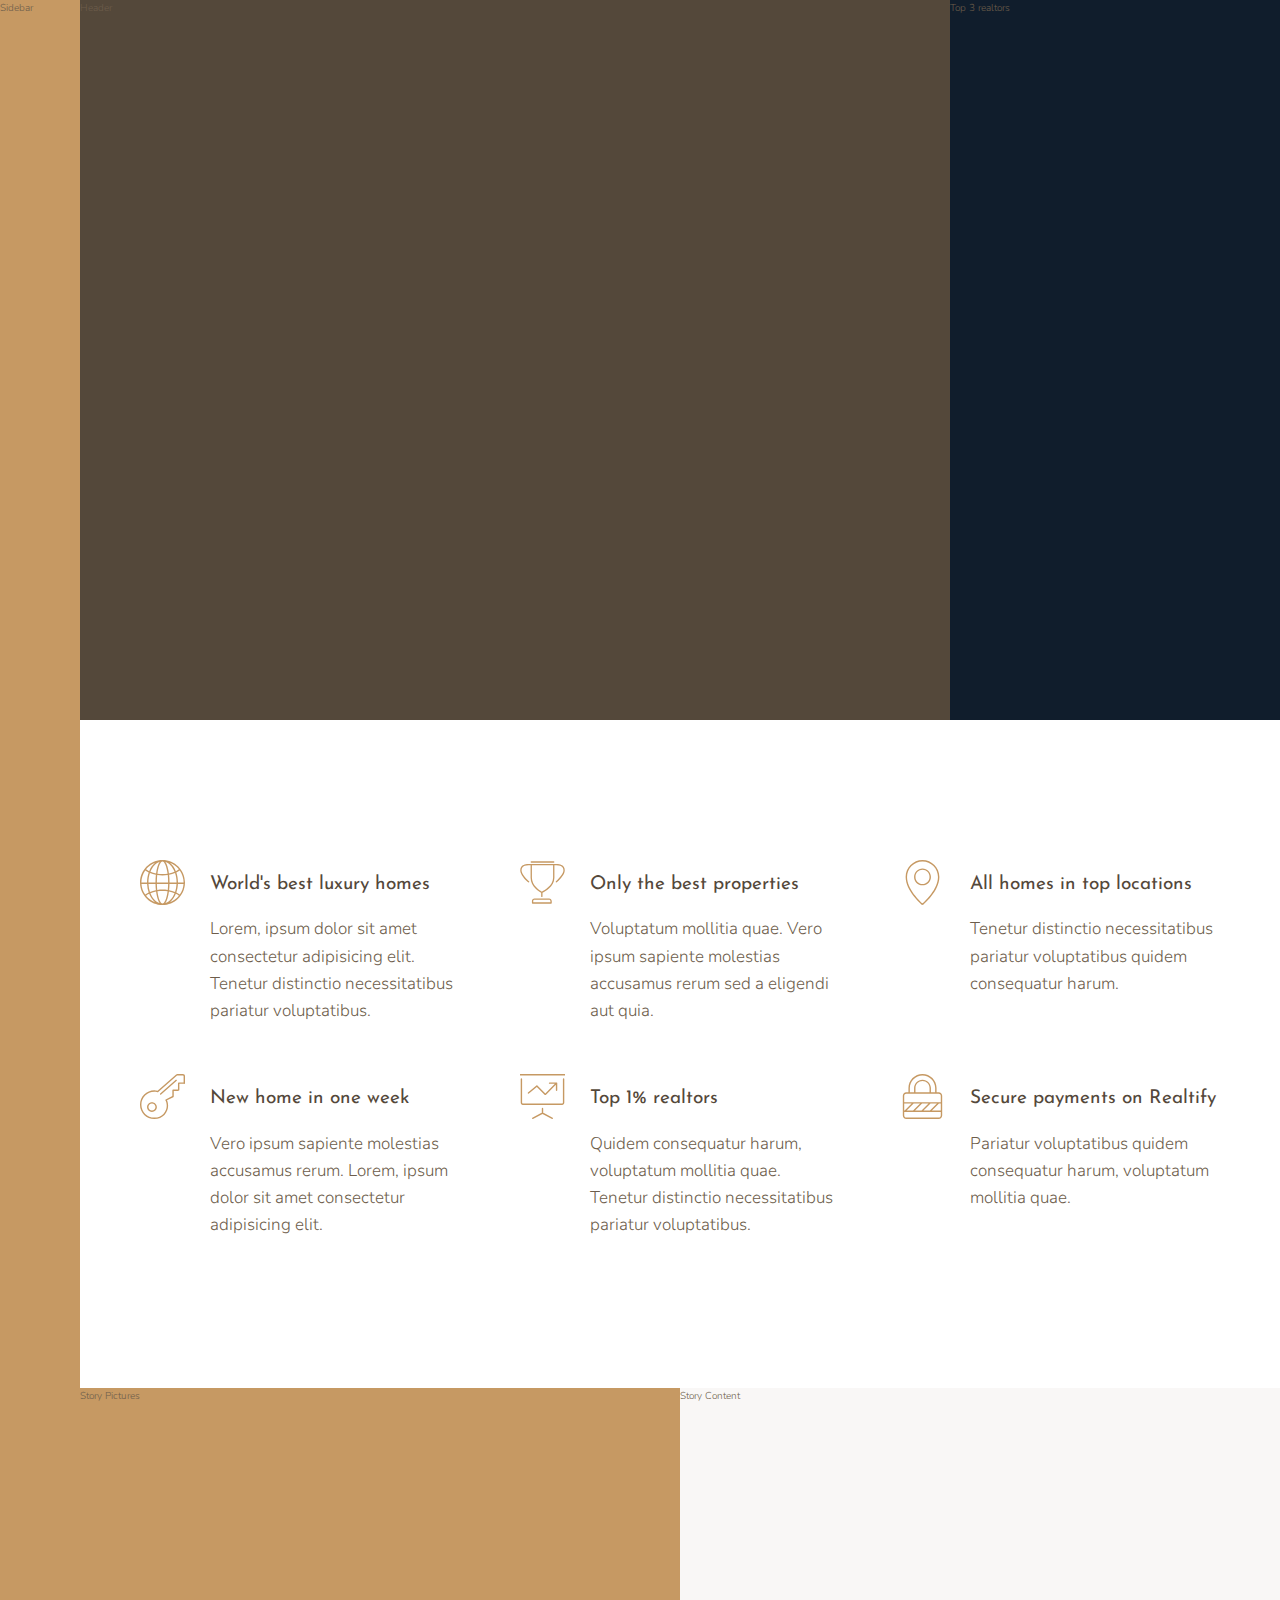
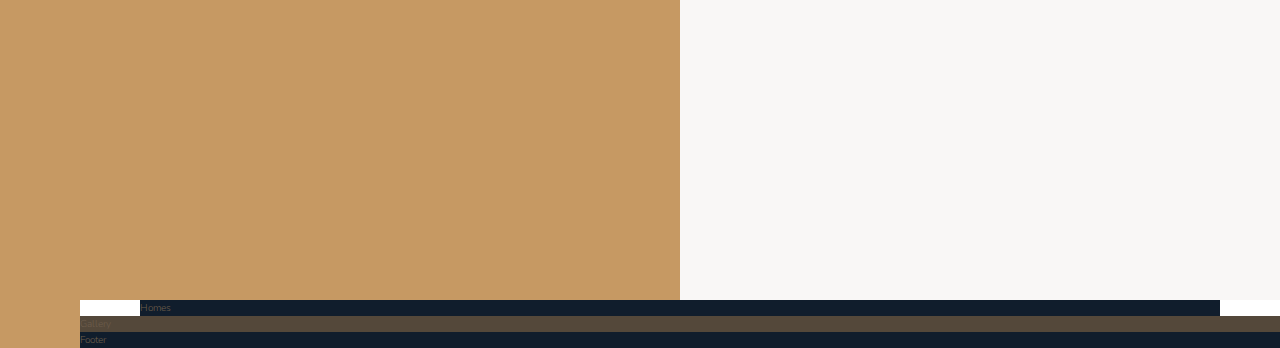
==== Realty Agency - Grid UI/index.html @ f132792c "set basic variables and html structure" ====
<!DOCTYPE html>
<html lang="en">
    <head>
        <meta charset="UTF-8">
        <meta name="viewport" content="width=device-width, initial-scale=1.0">
        <meta http-equiv="X-UA-Compatible" content="ie=edge">
        
        <link href="https://fonts.googleapis.com/css?family=Josefin+Sans:300,400,400i|Nunito:300,300i" rel="stylesheet">
        <link rel="stylesheet" href="css/main.css">
        <link rel="shortcut icon" type="image/png" href="img/favicon.png">
        
        <title>nexter &mdash; your home, your freedom</title>
    </head>
    <body class="container">
        <div class="sidebar">
            Sidebar
        </div>

        <header class="header">
            Header
        </header>

        <div class="realtors">
            Top 3 realtors
        </div>

        <section class="features">
            <div class="feature">
                <svg class="feature__icon"><use xlink:href="img/sprite.svg#icon-global"></use></svg>
                <h4 class="heading-4 heading-4--dark">World's best luxury homes</h4>
                <p class="feature__text">Lorem, ipsum dolor sit amet consectetur adipisicing elit. Tenetur distinctio necessitatibus pariatur voluptatibus.</p>
            </div>

            <div class="feature">
                <svg class="feature__icon"><use xlink:href="img/sprite.svg#icon-trophy"></use></svg>
                <h4 class="heading-4 heading-4--dark">Only the best properties</h4>
                <p class="feature__text">Voluptatum mollitia quae. Vero ipsum sapiente molestias accusamus rerum sed a eligendi aut quia.</p>
            </div>

            <div class="feature">
                <svg class="feature__icon"><use xlink:href="img/sprite.svg#icon-map-pin"></use></svg>
                <h4 class="heading-4 heading-4--dark">All homes in top locations</h4>
                <p class="feature__text">Tenetur distinctio necessitatibus pariatur voluptatibus quidem consequatur harum.</p>
            </div>

            <div class="feature">
                <svg class="feature__icon"><use xlink:href="img/sprite.svg#icon-key"></use></svg>
                <h4 class="heading-4 heading-4--dark">New home in one week</h4>
                <p class="feature__text">Vero ipsum sapiente molestias accusamus rerum. Lorem, ipsum dolor sit amet consectetur adipisicing elit.</p>
            </div>

            <div class="feature">
                <svg class="feature__icon"><use xlink:href="img/sprite.svg#icon-presentation"></use></svg>
                <h4 class="heading-4 heading-4--dark">Top 1% realtors</h4>
                <p class="feature__text">Quidem consequatur harum, voluptatum mollitia quae. Tenetur distinctio necessitatibus pariatur voluptatibus.</p>
            </div>

            <div class="feature">
                <svg class="feature__icon"><use xlink:href="img/sprite.svg#icon-lock"></use></svg>
                <h4 class="heading-4 heading-4--dark">Secure payments on Realtify</h4>
                <p class="feature__text">Pariatur voluptatibus quidem consequatur harum, voluptatum mollitia quae.</p>
            </div>
            
        </section>

        <div class="story__pictures">
            Story Pictures
        </div>

        <div class="story__content">
            Story Content
        </div>

        <section class="homes">
            Homes
        </section>

        <section class="gallery">
            Gallery
        </section>

        <footer class="footer">
            Footer
        </footer>
    </body>
</html>
---- Realty Agency - Grid UI/css/main.css ----
*,
*::before,
*::after {
  margin: 0;
  padding: 0;
  box-sizing: inherit;
}

html {
  box-sizing: border-box;
  font-size: 62.5%;
}

body {
  font-family: "Nunito", sans-serif;
  color: #6D5D4B;
  font-weight: 300;
  line-height: 1.6;
}

.container {
  display: grid;
  grid-template-rows: 80vh min-content 40vw repeat(3, min-content);
  grid-template-columns: [sidebar-start] 8rem [sidebar-end full-start] minmax(6rem, 1fr) [center-start] repeat(8, [col-start] minmax(min-content, 14rem) [col-end]) [center-end] minmax(6rem, 1fr) [full-end];
}

.heading-1, .heading-2, .heading-3, .heading-4 {
  font-family: "Josefin Sans", sans-serif;
  font-weight: 400;
}

.heading-4 {
  font-size: 1.9rem;
}

.heading-4--light {
  color: #f9f7f6;
}

.heading-4--dark {
  color: #54483A;
}

.sidebar {
  background-color: #c69963;
  grid-column: sidebar-start / sidebar-end;
  grid-row: 1 / -1;
}

.header {
  background-color: #54483A;
  grid-column: full-start / col-end 6;
}

.realtors {
  background-color: #101d2c;
  grid-column: col-start 7 / full-end;
}

.features {
  grid-column: center-start / center-end;
  margin: 15rem 0;
  display: grid;
  grid-template-columns: repeat(auto-fit, minmax(25rem, 1fr));
  gap: 6rem;
  align-items: start;
}

.feature {
  display: grid;
  grid-template-columns: min-content 1fr;
  row-gap: 1.5rem;
  column-gap: 2.5rem;
}

.feature__icon {
  fill: #c69963;
  height: 4.5rem;
  width: 4.5rem;
  grid-row: 1 / span 2;
  transform: translateY(-1rem);
}

.feature__text {
  font-size: 1.7rem;
}

.story__pictures {
  background-color: #c69963;
  grid-column: full-start / col-end 4;
}

.story__content {
  background-color: #f9f7f6;
  grid-column: col-start 5 / full-end;
}

.homes {
  background-color: #101d2c;
  grid-column: center-start / center-end;
}

.gallery {
  background-color: #54483A;
  grid-column: full-start / full-end;
}

.footer {
  background-color: #101d2c;
  grid-column: full-start / full-end;
}
/*# sourceMappingURL=main.css.map */
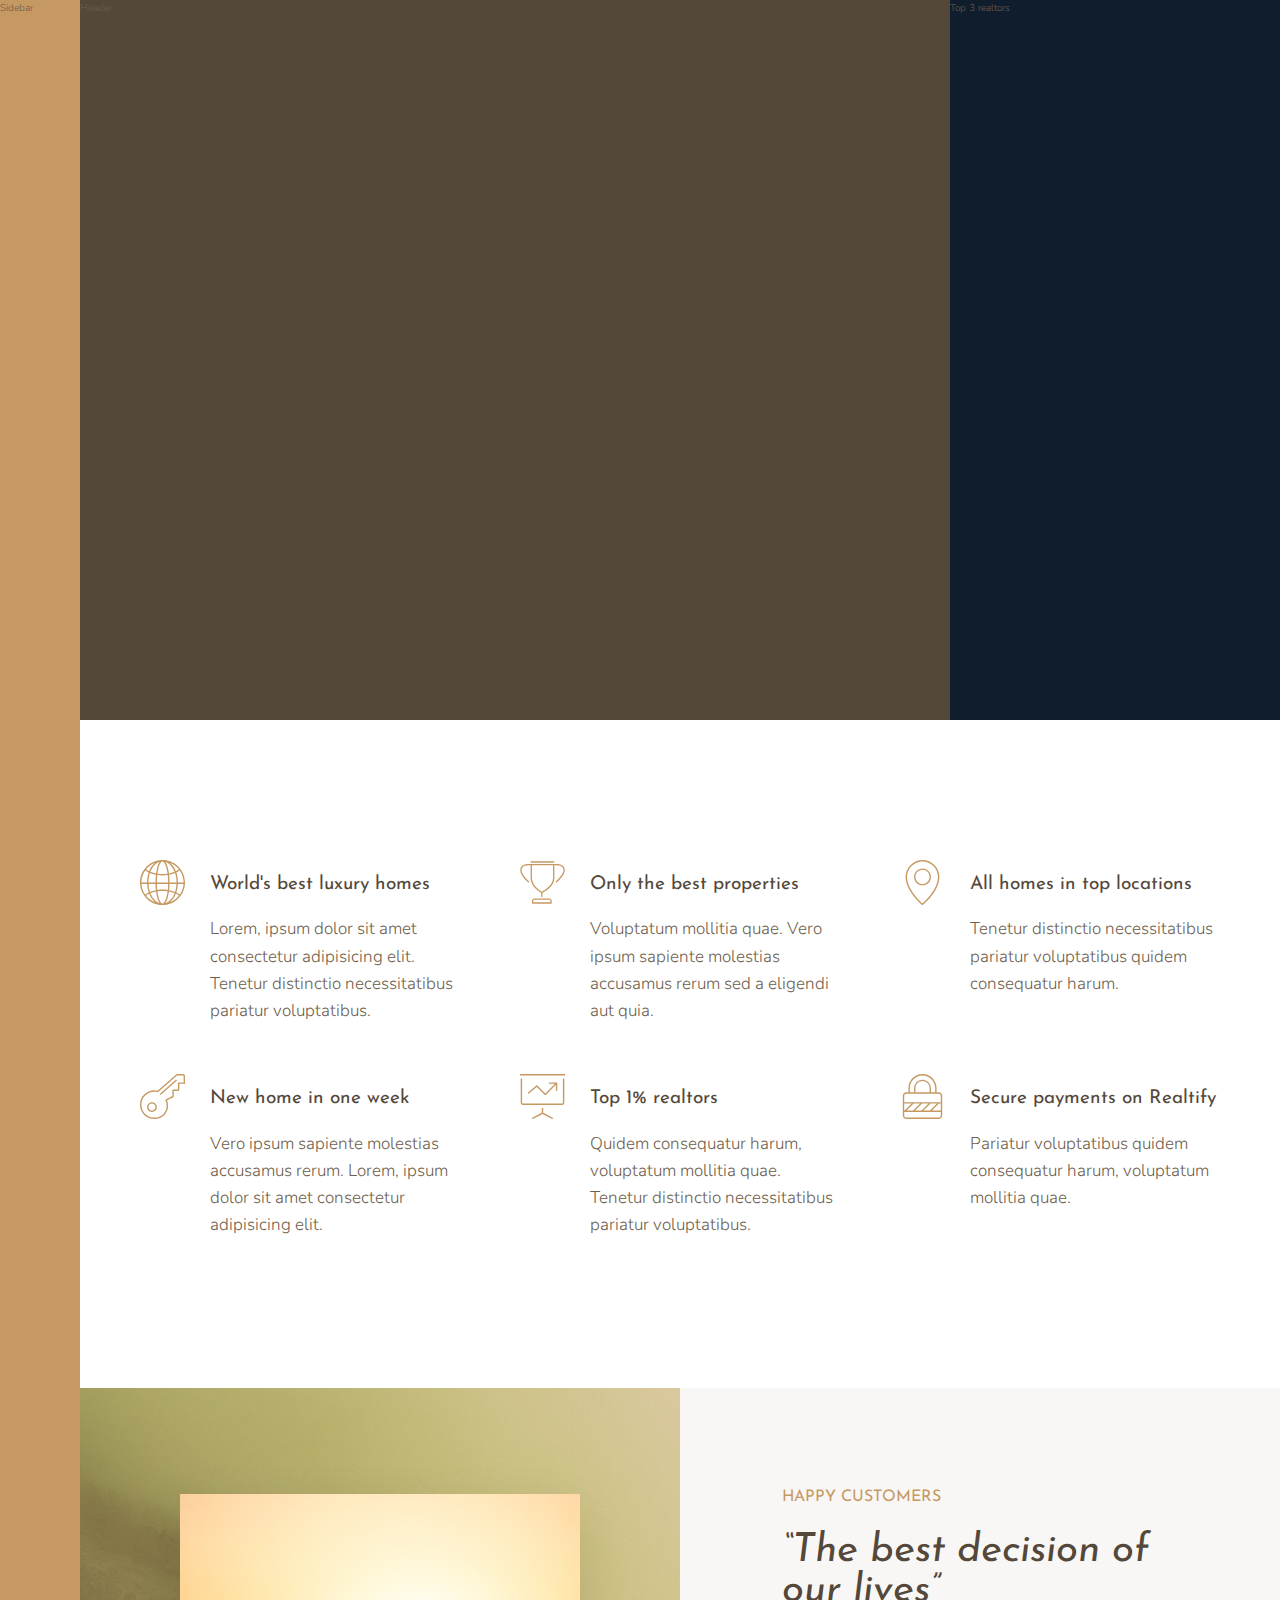
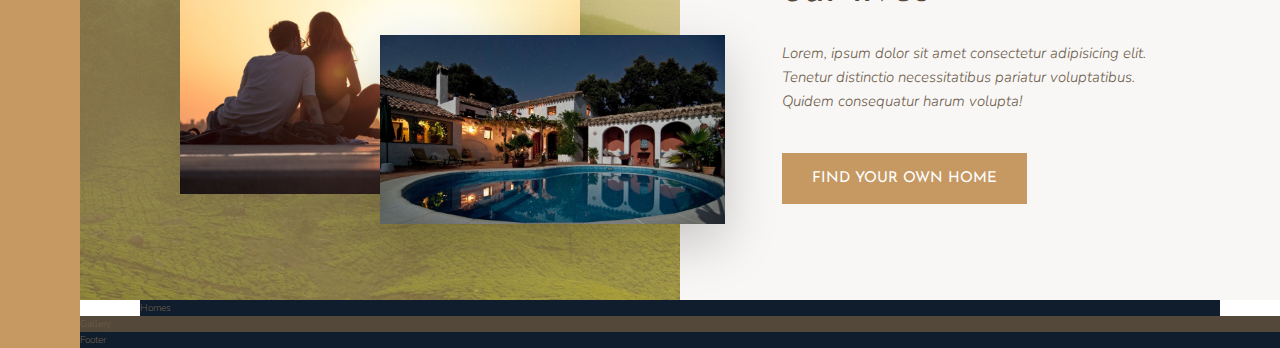
==== commit f1247742: "added story section" ====
--- a/Realty Agency - Grid UI/index.html
+++ b/Realty Agency - Grid UI/index.html
@@ -64,11 +64,15 @@
         </section>
 
         <div class="story__pictures">
-            Story Pictures
+            <img src="img/story-1.jpeg" alt="Couple with new house" class="story__img--1">
+            <img src="img/story-2.jpeg" alt="New house" class="story__img--2">
         </div>
 
         <div class="story__content">
-            Story Content
+            <h3 class="heading-3 mb-sm">Happy Customers</h3>
+            <h2 class="heading-2 heading-2--dark mb-md">&ldquo;The best decision of our lives&rdquo;</h2>
+            <p class="story__text">Lorem, ipsum dolor sit amet consectetur adipisicing elit. Tenetur distinctio necessitatibus pariatur voluptatibus. Quidem consequatur harum volupta!</p>
+            <button class="btn">Find your own home</button>
         </div>
 
         <section class="homes">
--- a/Realty Agency - Grid UI/css/main.css
+++ b/Realty Agency - Grid UI/css/main.css
@@ -29,6 +29,26 @@
   font-weight: 400;
 }
 
+.heading-2 {
+  font-size: 4rem;
+  font-style: italic;
+  line-height: 1;
+}
+
+.heading-2--light {
+  color: #f9f7f6;
+}
+
+.heading-2--dark {
+  color: #54483A;
+}
+
+.heading-3 {
+  font-size: 1.6rem;
+  color: #c69963;
+  text-transform: uppercase;
+}
+
 .heading-4 {
   font-size: 1.9rem;
 }
@@ -39,6 +59,39 @@
 
 .heading-4--dark {
   color: #54483A;
+}
+
+.btn {
+  background-color: #c69963;
+  color: #fff;
+  border: none;
+  border-radius: 0;
+  font-family: "Josefin Sans", sans-serif;
+  font-size: 1.5rem;
+  text-transform: uppercase;
+  padding: 1.8rem 3rem;
+  cursor: pointer;
+  transition: all .25s;
+}
+
+.btn:hover {
+  background-color: #B28451;
+}
+
+.mb-sm {
+  margin-bottom: 2rem;
+}
+
+.mb-md {
+  margin-bottom: 3rem;
+}
+
+.mb-lg {
+  margin-bottom: 4rem;
+}
+
+.mb-hg {
+  margin-bottom: 8rem;
 }
 
 .sidebar {
@@ -88,11 +141,45 @@
 .story__pictures {
   background-color: #c69963;
   grid-column: full-start / col-end 4;
+  background-image: linear-gradient(rgba(198, 153, 99, 0.5), rgba(198, 153, 99, 0.5)), url(../img/back.jpg);
+  display: grid;
+  grid-template-rows: repeat(6, 1fr);
+  grid-template-columns: repeat(6, 1fr);
+  align-items: center;
+}
+
+.story__img--1 {
+  width: 100%;
+  grid-row: 2 / 6;
+  grid-column: 2 / 6;
+  box-shadow: 0 2rem 5rem rgba(0, 0, 0, 0.1);
+}
+
+.story__img--2 {
+  width: 115%;
+  grid-row: 4 / 6;
+  grid-column: 4 / 7;
+  z-index: 10;
+  box-shadow: 0 2rem 5rem rgba(0, 0, 0, 0.2);
 }
 
 .story__content {
   background-color: #f9f7f6;
   grid-column: col-start 5 / full-end;
+  padding: 6rem 8vw;
+  /* display: flex;
+        flex-direction: column;
+        justify-content: center;
+        align-items: flex-start; */
+  display: grid;
+  align-content: center;
+  justify-items: start;
+}
+
+.story__text {
+  font-size: 1.5rem;
+  font-style: italic;
+  margin-bottom: 4rem;
 }
 
 .homes {
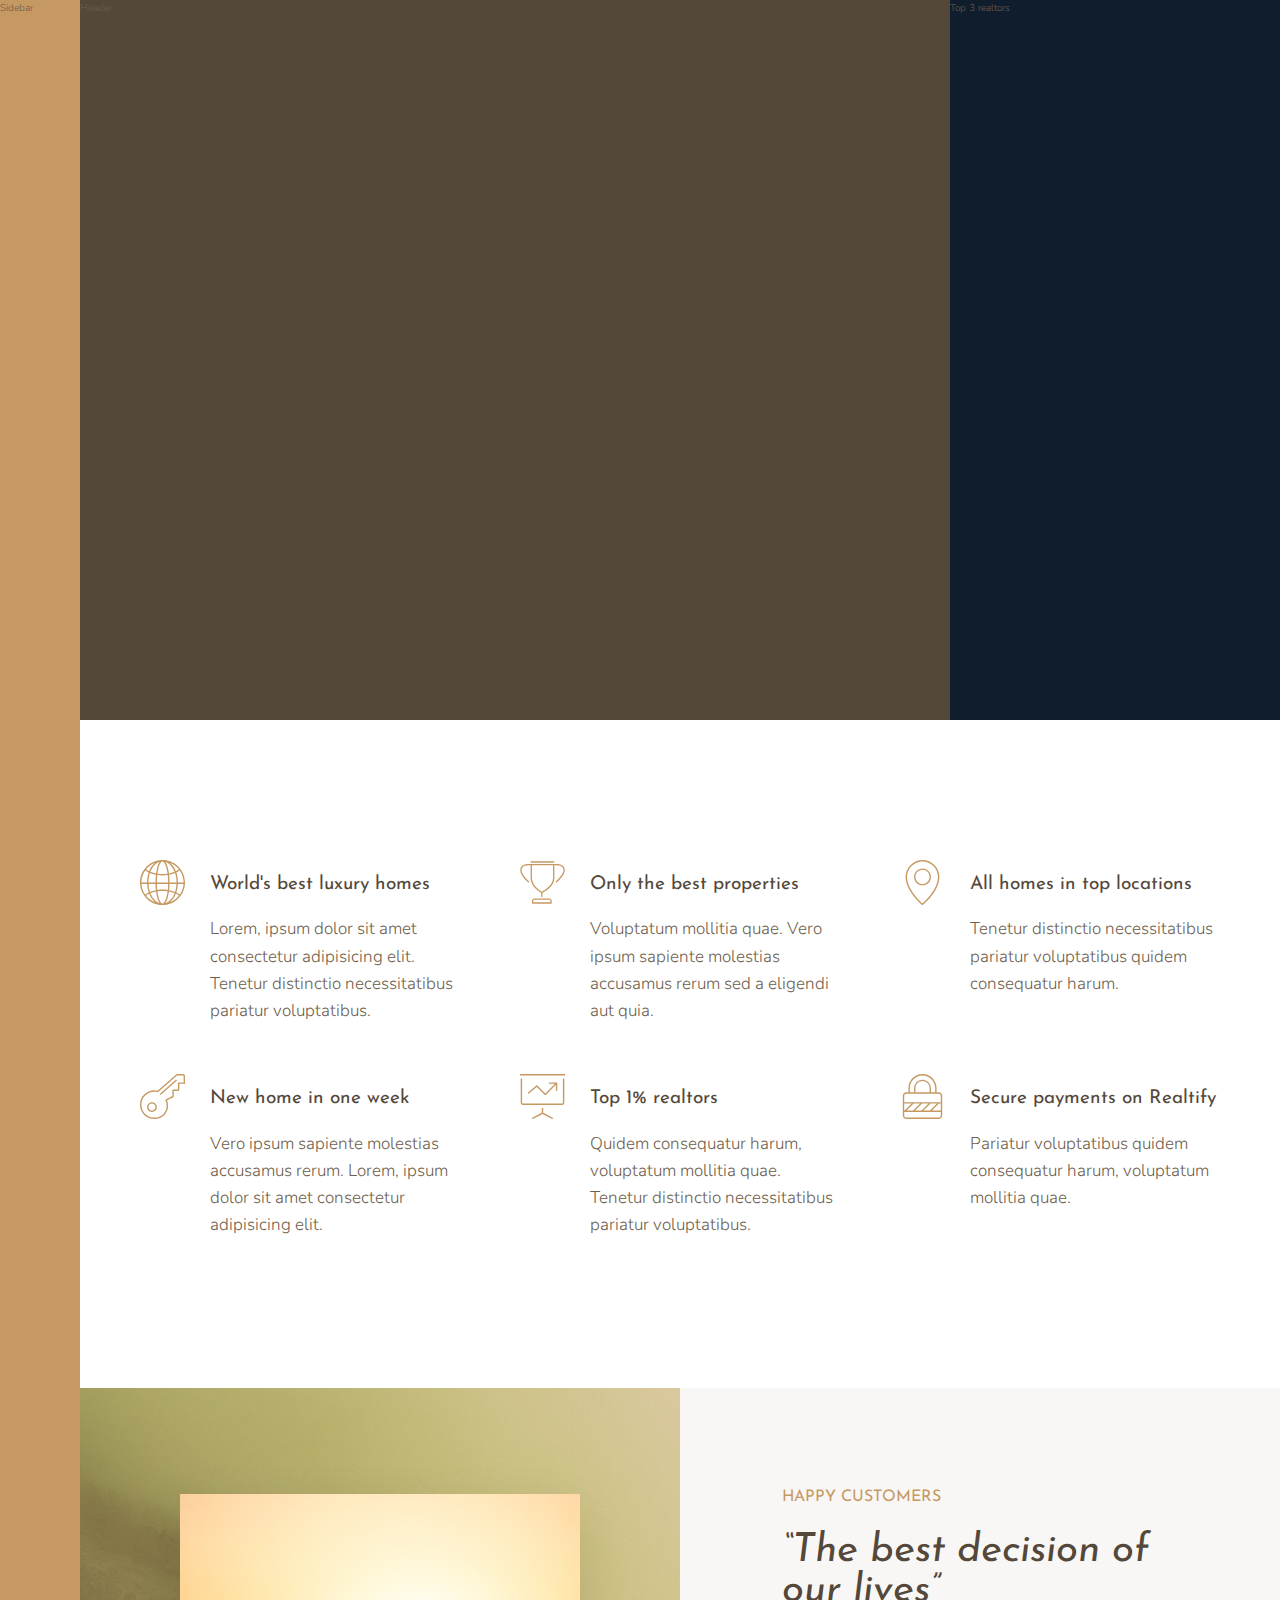
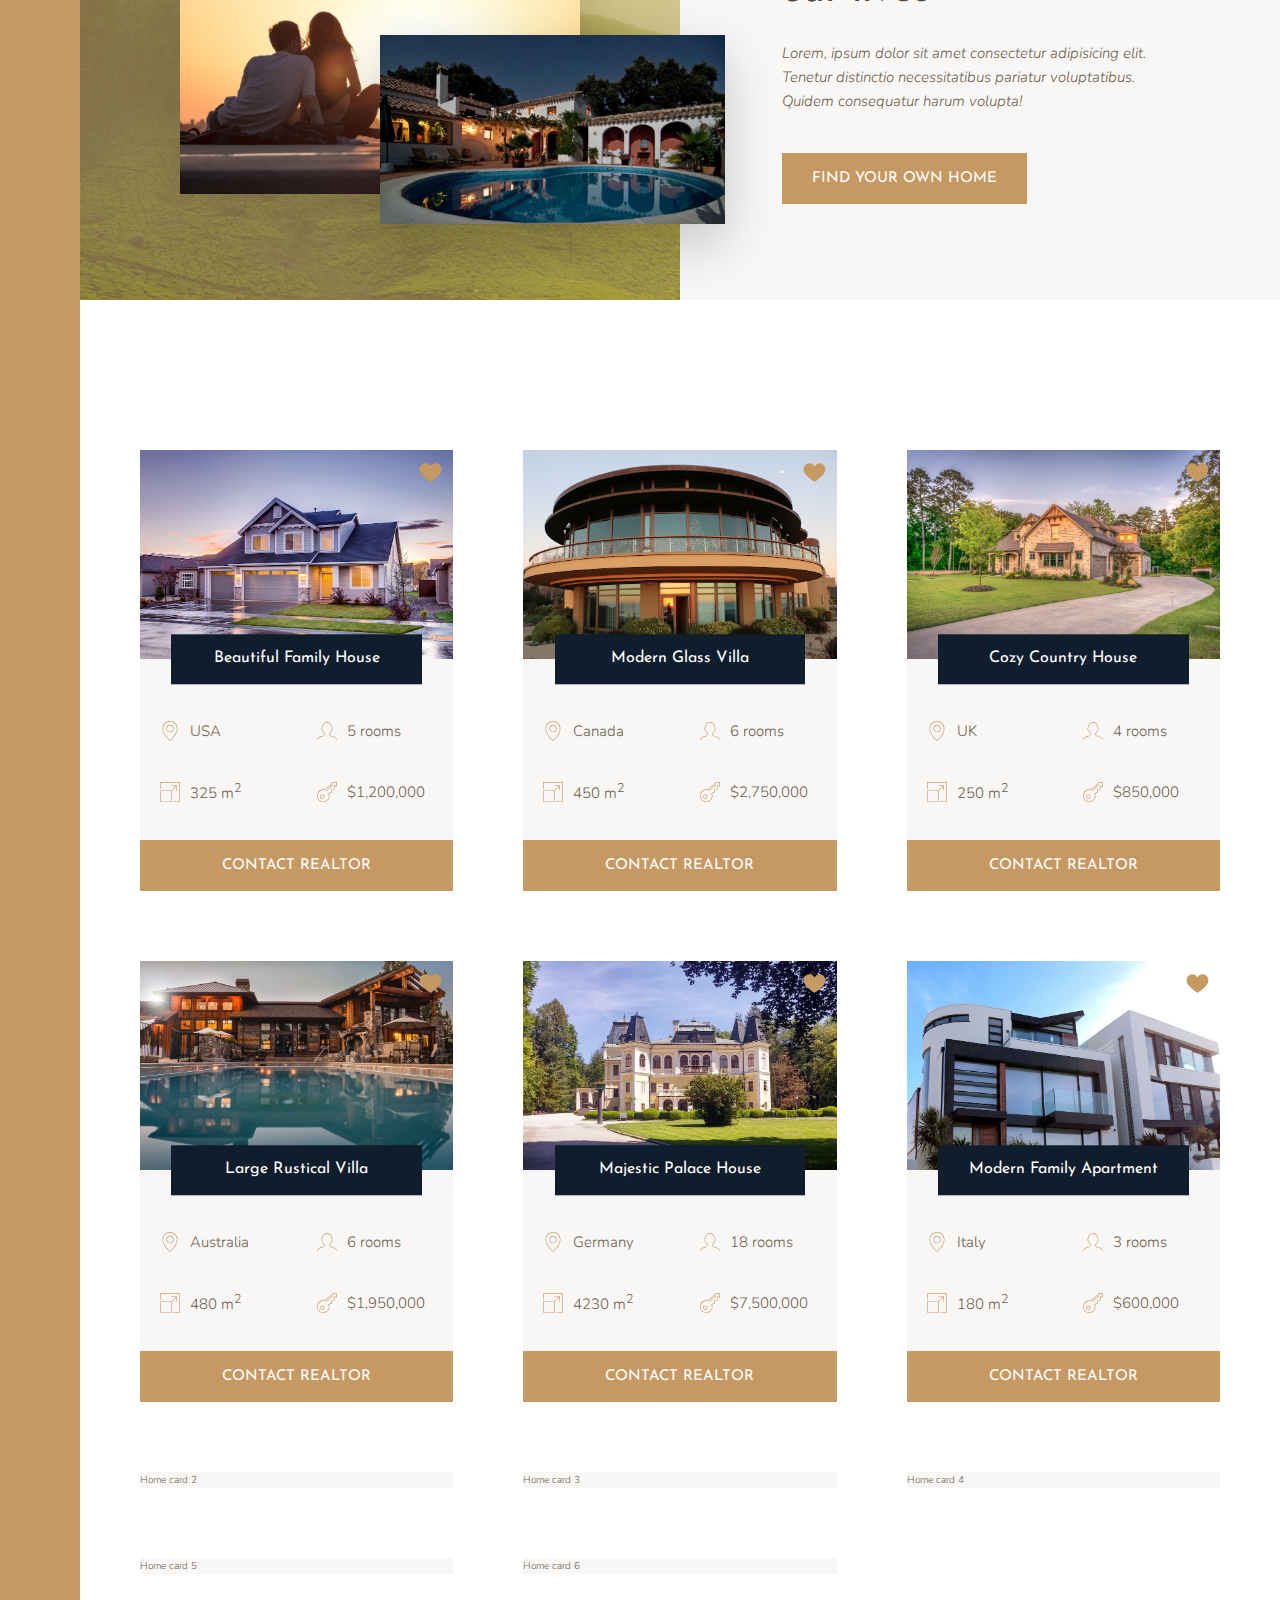
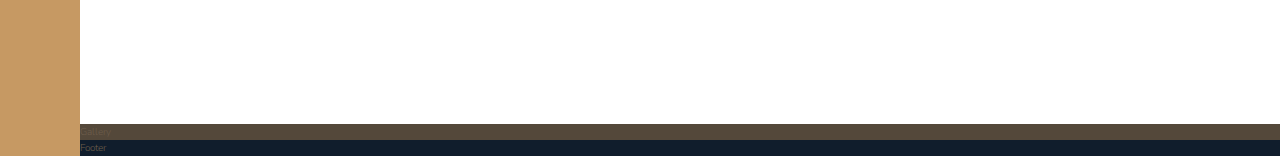
==== commit ea54f2d7: "added homes section" ====
--- a/Realty Agency - Grid UI/index.html
+++ b/Realty Agency - Grid UI/index.html
@@ -76,7 +76,151 @@
         </div>
 
         <section class="homes">
-            Homes
+            <div class="home">
+                <img src="img/house-1.jpeg" alt="House 1" class="home__img">
+                <svg class="home__like"><use xlink:href="img/sprite.svg#icon-heart-full"></use></svg>
+                <h5 class="home__name">Beautiful Family House</h5>
+                <div class="home__location">
+                    <svg><use xlink:href="img/sprite.svg#icon-map-pin"></use></svg>
+                    <p>USA</p>
+                </div>
+                <div class="home__rooms">
+                    <svg><use xlink:href="img/sprite.svg#icon-profile-male"></use></svg>
+                    <p>5 rooms</p>
+                </div>
+                <div class="home__area">
+                    <svg><use xlink:href="img/sprite.svg#icon-expand"></use></svg>
+                    <p>325 m<sup>2</sup></p>
+                </div>
+                <div class="home__price">
+                    <svg><use xlink:href="img/sprite.svg#icon-key"></use></svg>
+                    <p>$1,200,000</p>
+                </div>
+                <button class="btn home__btn">Contact Realtor</button>
+            </div>
+
+            <div class="home">
+                <img src="img/house-2.jpeg" alt="House 2" class="home__img">
+                <svg class="home__like"><use xlink:href="img/sprite.svg#icon-heart-full"></use></svg>
+                <h5 class="home__name">Modern Glass Villa</h5>
+                <div class="home__location">
+                    <svg><use xlink:href="img/sprite.svg#icon-map-pin"></use></svg>
+                    <p>Canada</p>
+                </div>
+                <div class="home__rooms">
+                    <svg><use xlink:href="img/sprite.svg#icon-profile-male"></use></svg>
+                    <p>6 rooms</p>
+                </div>
+                <div class="home__area">
+                    <svg><use xlink:href="img/sprite.svg#icon-expand"></use></svg>
+                    <p>450 m<sup>2</sup></p>
+                </div>
+                <div class="home__price">
+                    <svg><use xlink:href="img/sprite.svg#icon-key"></use></svg>
+                    <p>$2,750,000</p>
+                </div>
+                <button class="btn home__btn">Contact Realtor</button>
+            </div>
+
+            <div class="home">
+                <img src="img/house-3.jpeg" alt="House 3" class="home__img">
+                <svg class="home__like"><use xlink:href="img/sprite.svg#icon-heart-full"></use></svg>
+                <h5 class="home__name">Cozy Country House</h5>
+                <div class="home__location">
+                    <svg><use xlink:href="img/sprite.svg#icon-map-pin"></use></svg>
+                    <p>UK</p>
+                </div>
+                <div class="home__rooms">
+                    <svg><use xlink:href="img/sprite.svg#icon-profile-male"></use></svg>
+                    <p>4 rooms</p>
+                </div>
+                <div class="home__area">
+                    <svg><use xlink:href="img/sprite.svg#icon-expand"></use></svg>
+                    <p>250 m<sup>2</sup></p>
+                </div>
+                <div class="home__price">
+                    <svg><use xlink:href="img/sprite.svg#icon-key"></use></svg>
+                    <p>$850,000</p>
+                </div>
+                <button class="btn home__btn">Contact Realtor</button>
+            </div>
+
+            <div class="home">
+                <img src="img/house-4.jpeg" alt="House 4" class="home__img">
+                <svg class="home__like"><use xlink:href="img/sprite.svg#icon-heart-full"></use></svg>
+                <h5 class="home__name">Large Rustical Villa</h5>
+                <div class="home__location">
+                    <svg><use xlink:href="img/sprite.svg#icon-map-pin"></use></svg>
+                    <p>Australia</p>
+                </div>
+                <div class="home__rooms">
+                    <svg><use xlink:href="img/sprite.svg#icon-profile-male"></use></svg>
+                    <p>6 rooms</p>
+                </div>
+                <div class="home__area">
+                    <svg><use xlink:href="img/sprite.svg#icon-expand"></use></svg>
+                    <p>480 m<sup>2</sup></p>
+                </div>
+                <div class="home__price">
+                    <svg><use xlink:href="img/sprite.svg#icon-key"></use></svg>
+                    <p>$1,950,000</p>
+                </div>
+                <button class="btn home__btn">Contact Realtor</button>
+            </div>
+
+            <div class="home">
+                <img src="img/house-5.jpeg" alt="House 5" class="home__img">
+                <svg class="home__like"><use xlink:href="img/sprite.svg#icon-heart-full"></use></svg>
+                <h5 class="home__name">Majestic Palace House</h5>
+                <div class="home__location">
+                    <svg><use xlink:href="img/sprite.svg#icon-map-pin"></use></svg>
+                    <p>Germany</p>
+                </div>
+                <div class="home__rooms">
+                    <svg><use xlink:href="img/sprite.svg#icon-profile-male"></use></svg>
+                    <p>18 rooms</p>
+                </div>
+                <div class="home__area">
+                    <svg><use xlink:href="img/sprite.svg#icon-expand"></use></svg>
+                    <p>4230 m<sup>2</sup></p>
+                </div>
+                <div class="home__price">
+                    <svg><use xlink:href="img/sprite.svg#icon-key"></use></svg>
+                    <p>$7,500,000</p>
+                </div>
+                <button class="btn home__btn">Contact Realtor</button>
+            </div>
+
+            <div class="home">
+                <img src="img/house-6.jpeg" alt="House 6" class="home__img">
+                <svg class="home__like"><use xlink:href="img/sprite.svg#icon-heart-full"></use></svg>
+                <h5 class="home__name">Modern Family Apartment</h5>
+                <div class="home__location">
+                    <svg><use xlink:href="img/sprite.svg#icon-map-pin"></use></svg>
+                    <p>Italy</p>
+                </div>
+                <div class="home__rooms">
+                    <svg><use xlink:href="img/sprite.svg#icon-profile-male"></use></svg>
+                    <p>3 rooms</p>
+                </div>
+                <div class="home__area">
+                    <svg><use xlink:href="img/sprite.svg#icon-expand"></use></svg>
+                    <p>180 m<sup>2</sup></p>
+                </div>
+                <div class="home__price">
+                    <svg><use xlink:href="img/sprite.svg#icon-key"></use></svg>
+                    <p>$600,000</p>
+                </div>
+                <button class="btn home__btn">Contact Realtor</button>
+            </div>
+
+
+
+            <div class="home">Home card 2</div>
+            <div class="home">Home card 3</div>
+            <div class="home">Home card 4</div>
+            <div class="home">Home card 5</div>
+            <div class="home">Home card 6</div>
         </section>
 
         <section class="gallery">
--- a/Realty Agency - Grid UI/css/main.css
+++ b/Realty Agency - Grid UI/css/main.css
@@ -183,8 +183,75 @@
 }
 
 .homes {
+  grid-column: center-start / center-end;
+  margin: 15rem 0;
+  display: grid;
+  grid-template-columns: repeat(auto-fit, minmax(25rem, 1fr));
+  gap: 7rem;
+}
+
+.home {
+  background-color: #f9f7f6;
+  display: grid;
+  grid-template-columns: repeat(2, 1fr);
+  row-gap: 3.5rem;
+}
+
+.home__img {
+  width: 100%;
+  grid-row: 1 / 2;
+  grid-column: 1 / -1;
+  z-index: 1;
+}
+
+.home__like {
+  grid-row: 1 / 2;
+  grid-column: 2 / 3;
+  fill: #c69963;
+  height: 2.5rem;
+  width: 2.5rem;
+  justify-self: end;
+  margin: 1rem;
+  z-index: 2;
+}
+
+.home__name {
+  grid-row: 1 / 2;
+  grid-column: 1 / -1;
+  justify-self: center;
+  align-self: end;
+  z-index: 3;
+  width: 80%;
+  font-family: "Josefin Sans", sans-serif;
+  font-size: 1.6rem;
+  text-align: center;
+  padding: 1.25rem;
   background-color: #101d2c;
-  grid-column: center-start / center-end;
+  color: #fff;
+  font-weight: 400;
+  transform: translateY(50%);
+}
+
+.home__location, .home__rooms {
+  margin-top: 2.5rem;
+}
+
+.home__location, .home__rooms, .home__area, .home__price {
+  font-size: 1.5rem;
+  margin-left: 2rem;
+  display: flex;
+  align-items: center;
+  gap: 1rem;
+}
+
+.home__location svg, .home__rooms svg, .home__area svg, .home__price svg {
+  fill: #c69963;
+  height: 2rem;
+  width: 2rem;
+}
+
+.home__btn {
+  grid-column: 1 / -1;
 }
 
 .gallery {
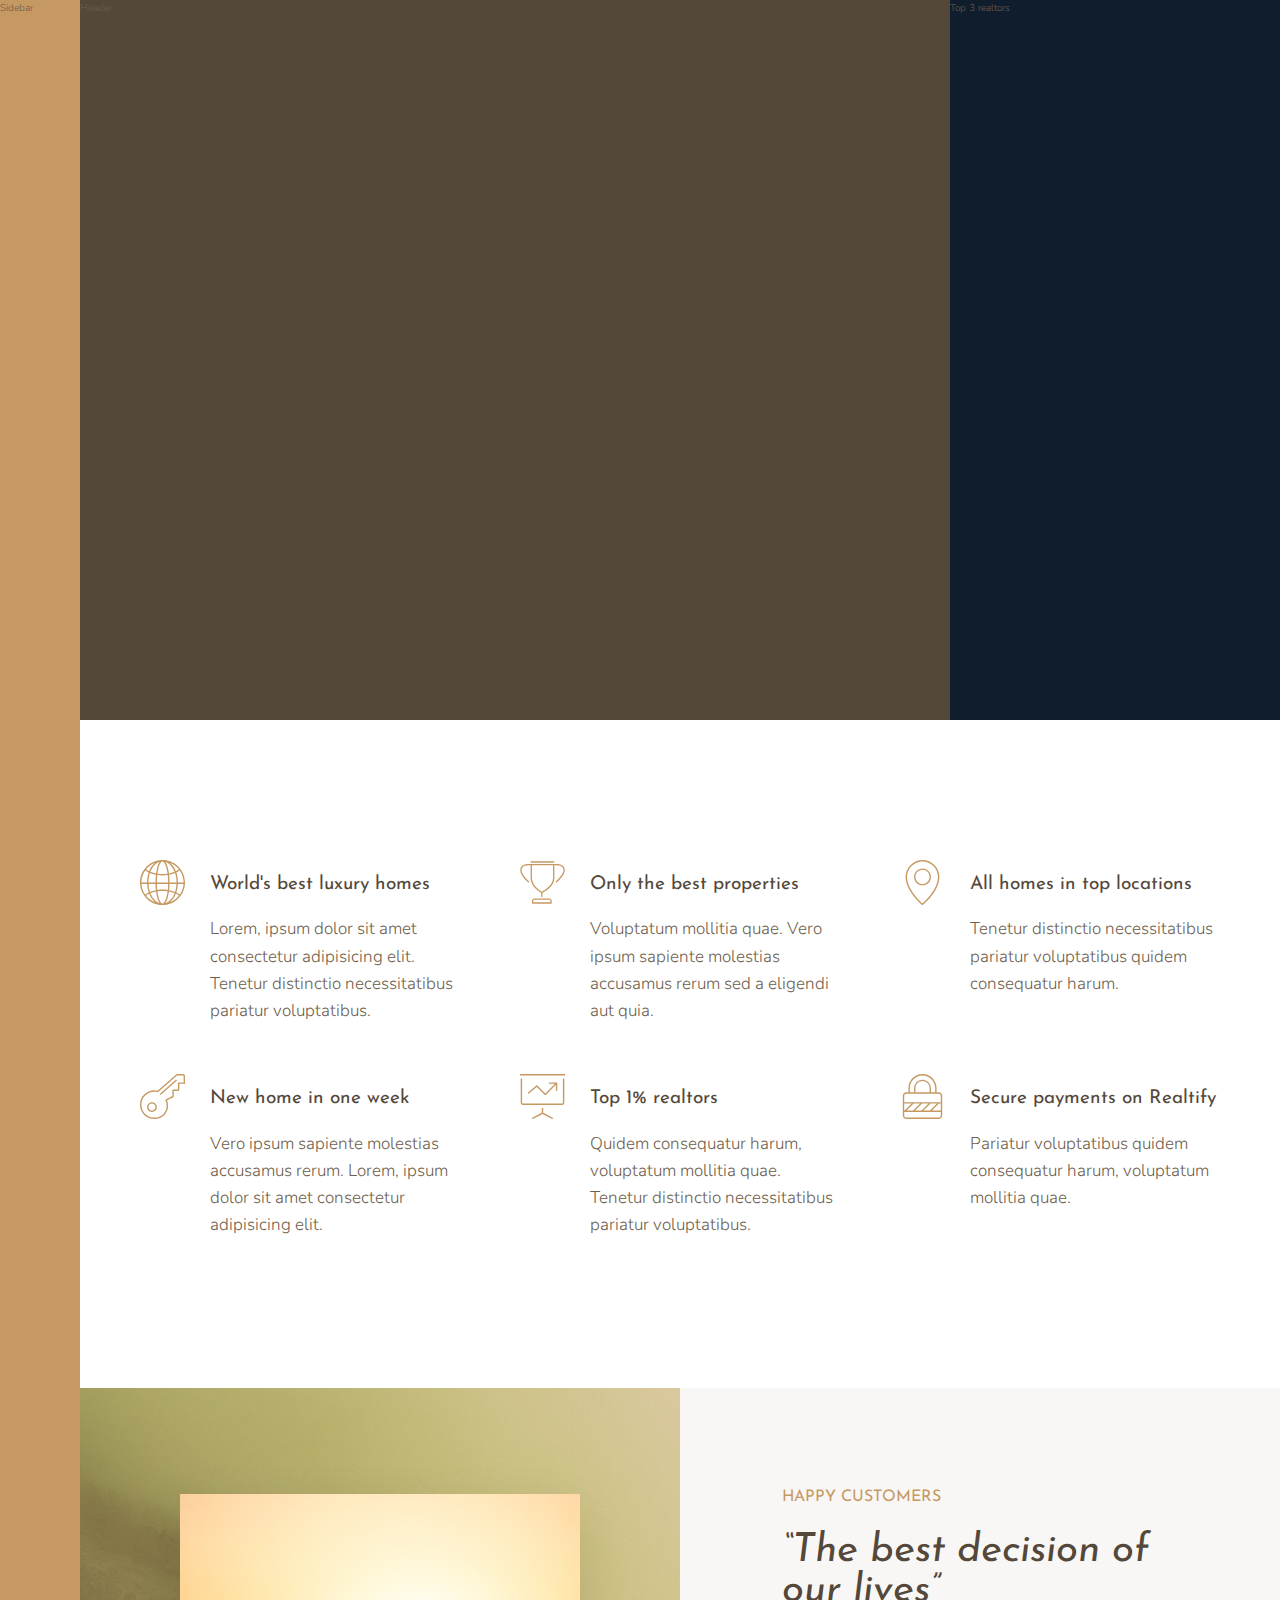
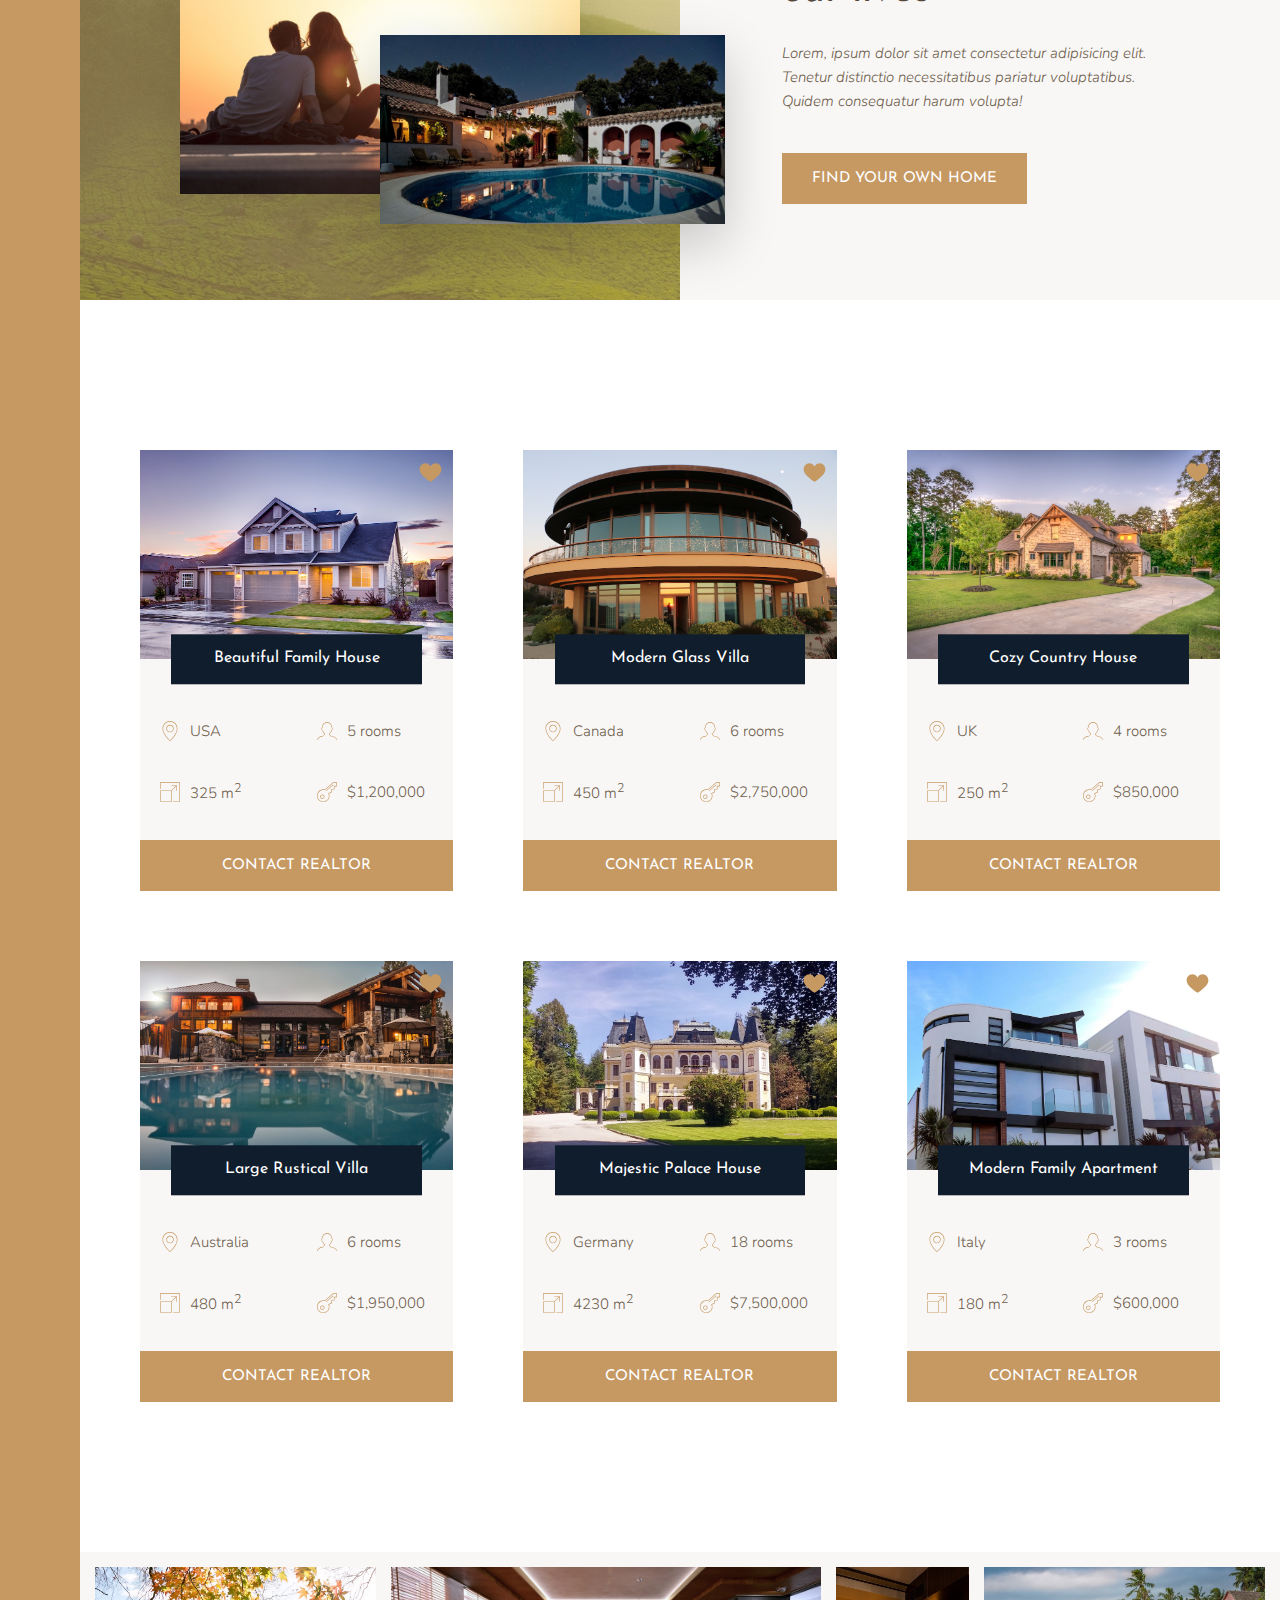
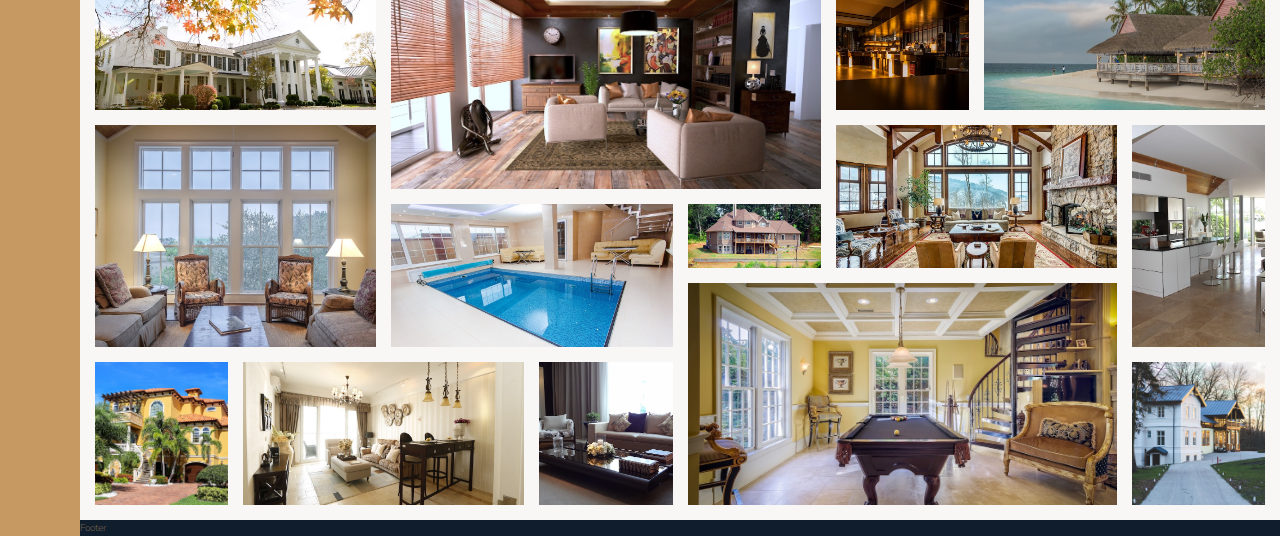
==== commit 50ae8853: "added gallery section" ====
--- a/Realty Agency - Grid UI/index.html
+++ b/Realty Agency - Grid UI/index.html
@@ -213,18 +213,53 @@
                 </div>
                 <button class="btn home__btn">Contact Realtor</button>
             </div>
-
-
-
-            <div class="home">Home card 2</div>
-            <div class="home">Home card 3</div>
-            <div class="home">Home card 4</div>
-            <div class="home">Home card 5</div>
-            <div class="home">Home card 6</div>
         </section>
 
         <section class="gallery">
-            Gallery
+
+            <figure class="gallery__item gallery__item--1">
+                <img src="img/gal-1.jpeg" alt="Gallery image 1" class="gallery__img">
+            </figure>
+            <figure class="gallery__item gallery__item--2">
+                <img src="img/gal-2.jpeg" alt="Gallery image 3" class="gallery__img">
+            </figure>
+            <figure class="gallery__item gallery__item--3">
+                <img src="img/gal-3.jpeg" alt="Gallery image 3" class="gallery__img">
+            </figure>
+            <figure class="gallery__item gallery__item--4">
+                <img src="img/gal-4.jpeg" alt="Gallery image 4" class="gallery__img">
+            </figure>
+            <figure class="gallery__item gallery__item--5">
+                <img src="img/gal-5.jpeg" alt="Gallery image 5" class="gallery__img">
+            </figure>
+            <figure class="gallery__item gallery__item--6">
+                <img src="img/gal-6.jpeg" alt="Gallery image 6" class="gallery__img">
+            </figure>
+            <figure class="gallery__item gallery__item--7">
+                <img src="img/gal-7.jpeg" alt="Gallery image 7" class="gallery__img">
+            </figure>
+            <figure class="gallery__item gallery__item--8">
+                <img src="img/gal-8.jpeg" alt="Gallery image 8" class="gallery__img">
+            </figure>
+            <figure class="gallery__item gallery__item--9">
+                <img src="img/gal-9.jpeg" alt="Gallery image 9" class="gallery__img">
+            </figure>
+            <figure class="gallery__item gallery__item--10">
+                <img src="img/gal-10.jpeg" alt="Gallery image 10" class="gallery__img">
+            </figure>
+            <figure class="gallery__item gallery__item--11">
+                <img src="img/gal-11.jpeg" alt="Gallery image 11" class="gallery__img">
+            </figure>
+            <figure class="gallery__item gallery__item--12">
+                <img src="img/gal-12.jpeg" alt="Gallery image 12" class="gallery__img">
+            </figure>
+            <figure class="gallery__item gallery__item--13">
+                <img src="img/gal-13.jpeg" alt="Gallery image 13" class="gallery__img">
+            </figure>
+            <figure class="gallery__item gallery__item--14">
+                <img src="img/gal-14.jpeg" alt="Gallery image 14" class="gallery__img">
+            </figure>
+
         </section>
 
         <footer class="footer">
--- a/Realty Agency - Grid UI/css/main.css
+++ b/Realty Agency - Grid UI/css/main.css
@@ -255,8 +255,99 @@
 }
 
 .gallery {
-  background-color: #54483A;
+  background-color: #f9f7f6;
   grid-column: full-start / full-end;
+  display: grid;
+  grid-template-columns: repeat(8, 1fr);
+  grid-template-rows: repeat(7, 5vw);
+  gap: 1.5rem;
+  padding: 1.5rem;
+}
+
+.gallery > * {
+  width: 100%;
+}
+
+.gallery__item--1 {
+  grid-row: 1 / span 2;
+  grid-column: 1 / span 2;
+}
+
+.gallery__item--2 {
+  grid-row: 1 / span 3;
+  grid-column: 3 / span 3;
+}
+
+.gallery__item--3 {
+  grid-row: 1 / span 2;
+  grid-column: 6 / 7;
+}
+
+.gallery__item--3 {
+  grid-row: 1 / span 2;
+  grid-column: 6 / 7;
+}
+
+.gallery__item--4 {
+  grid-row: 1 / span 2;
+  grid-column: 7 / -1;
+}
+
+.gallery__item--5 {
+  grid-row: 3 / span 3;
+  grid-column: 1 / span 2;
+}
+
+.gallery__item--6 {
+  grid-row: 4 / span 2;
+  grid-column: 3 / span 2;
+}
+
+.gallery__item--7 {
+  grid-row: 4 / 5;
+  grid-column: 5 / 6;
+}
+
+.gallery__item--8 {
+  grid-row: 3 / span 2;
+  grid-column: 6 / span 2;
+}
+
+.gallery__item--9 {
+  grid-row: 3 / span 3;
+  grid-column: 8 / -1;
+}
+
+.gallery__item--10 {
+  grid-row: 6 / span 2;
+  grid-column: 1 / 2;
+}
+
+.gallery__item--11 {
+  grid-row: 6 / span 2;
+  grid-column: 2 / span 2;
+}
+
+.gallery__item--12 {
+  grid-row: 6 / span 2;
+  grid-column: 4 / 5;
+}
+
+.gallery__item--13 {
+  grid-row: 5 / span 3;
+  grid-column: 5 / span 3;
+}
+
+.gallery__item--14 {
+  grid-row: 6 / span 2;
+  grid-column: 8 / -1;
+}
+
+.gallery__img {
+  width: 100%;
+  height: 100%;
+  object-fit: cover;
+  display: block;
 }
 
 .footer {
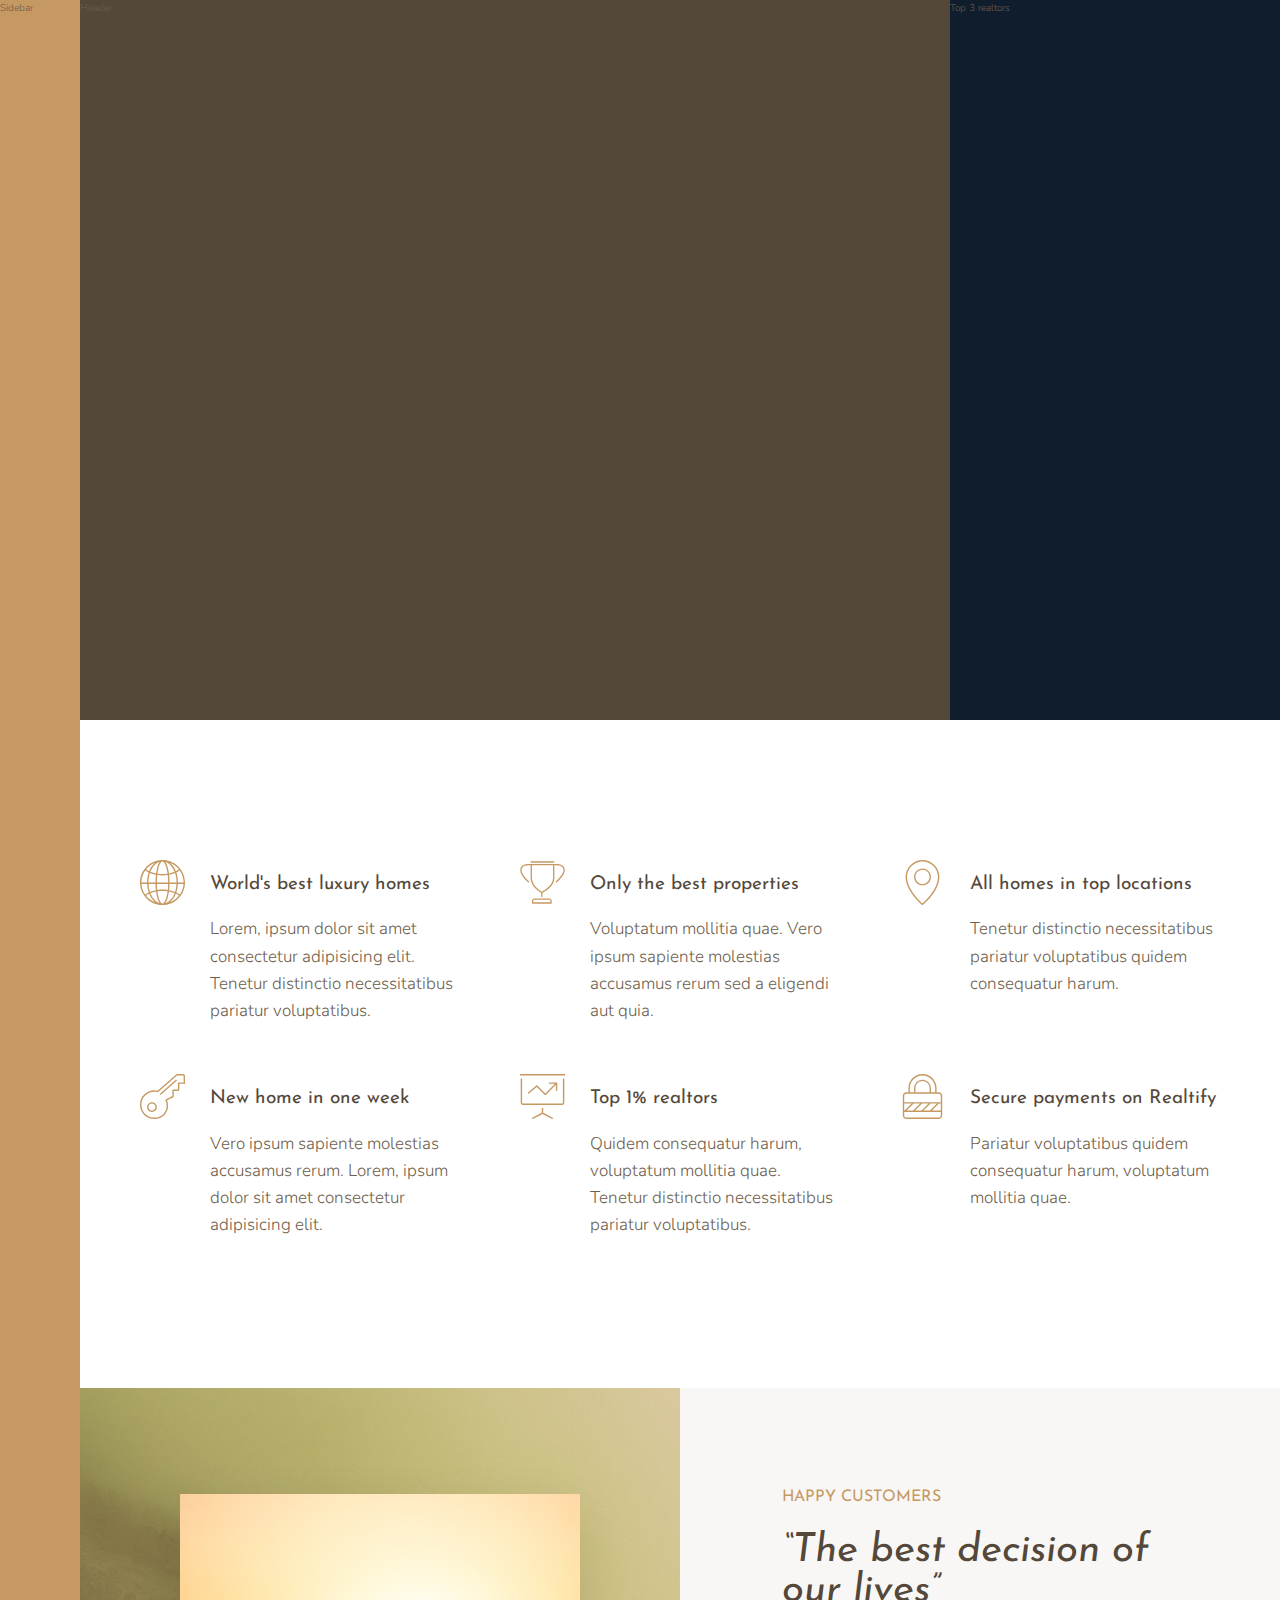
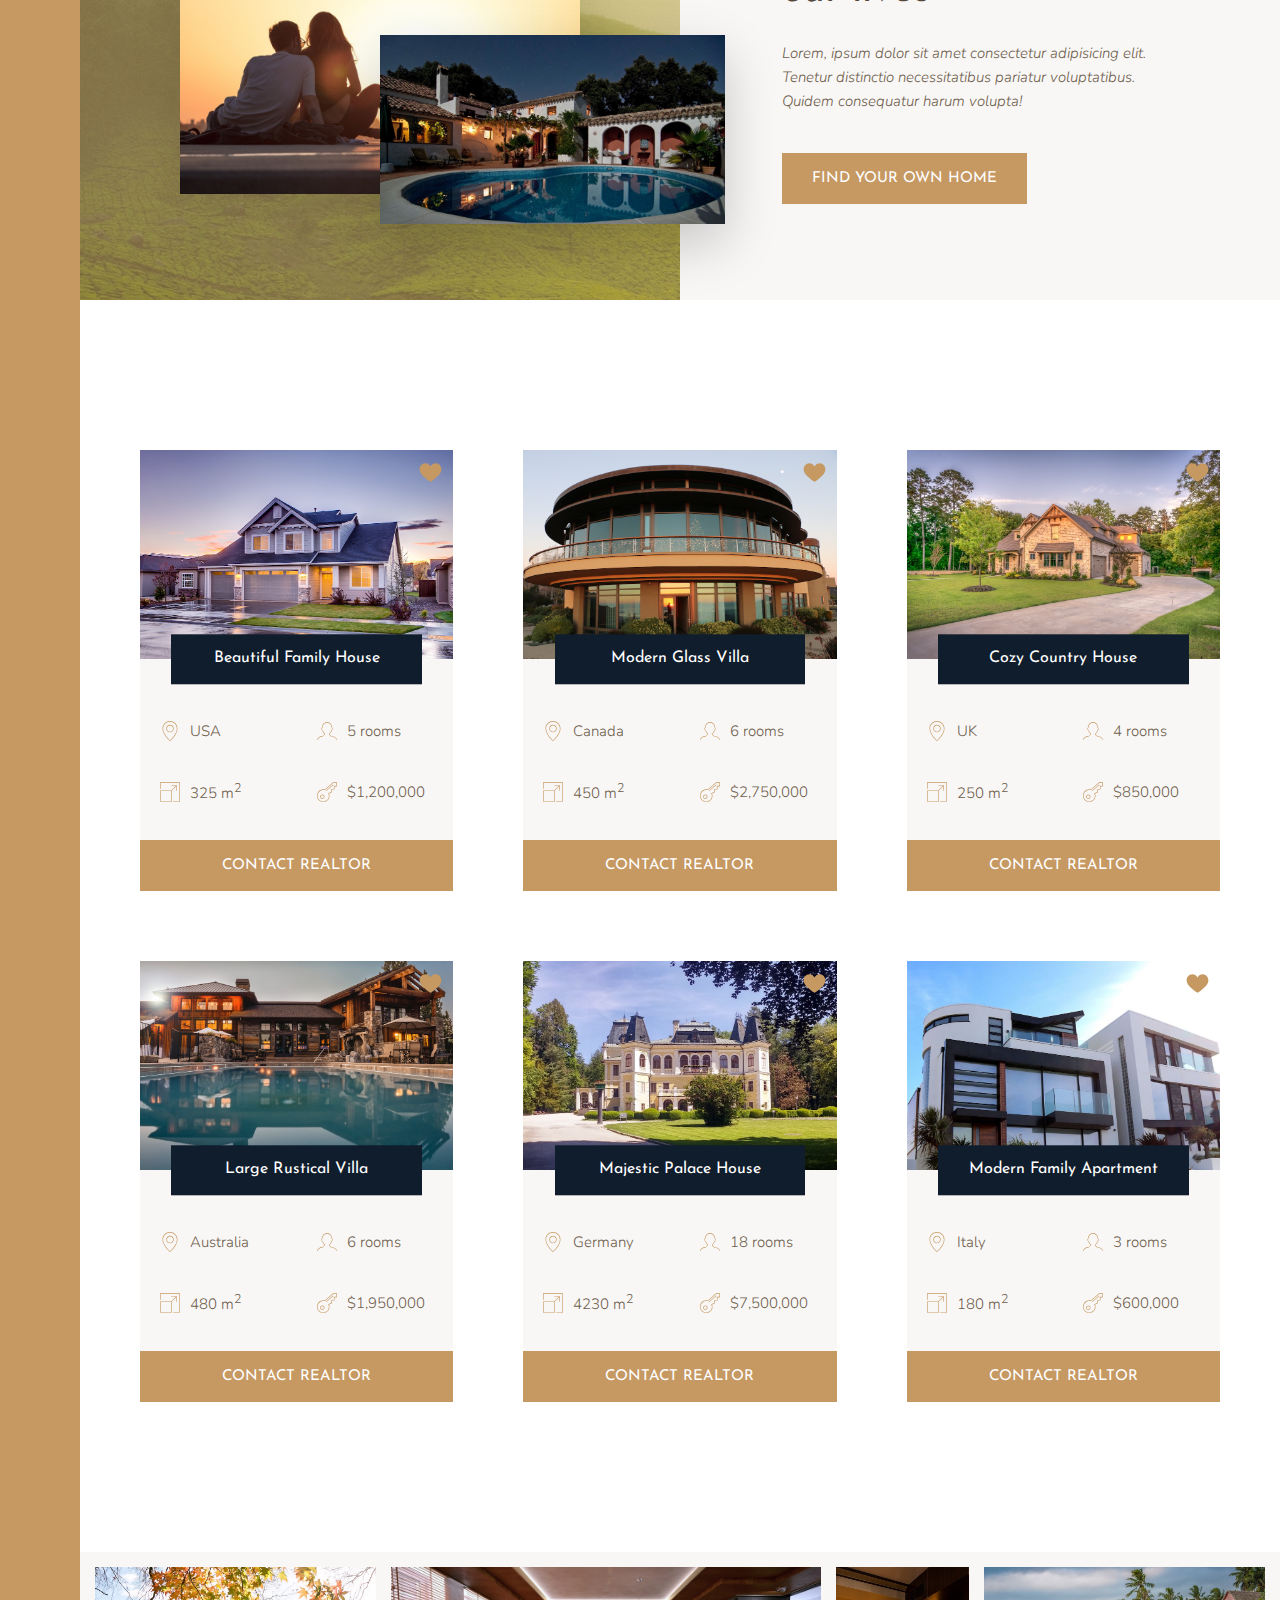
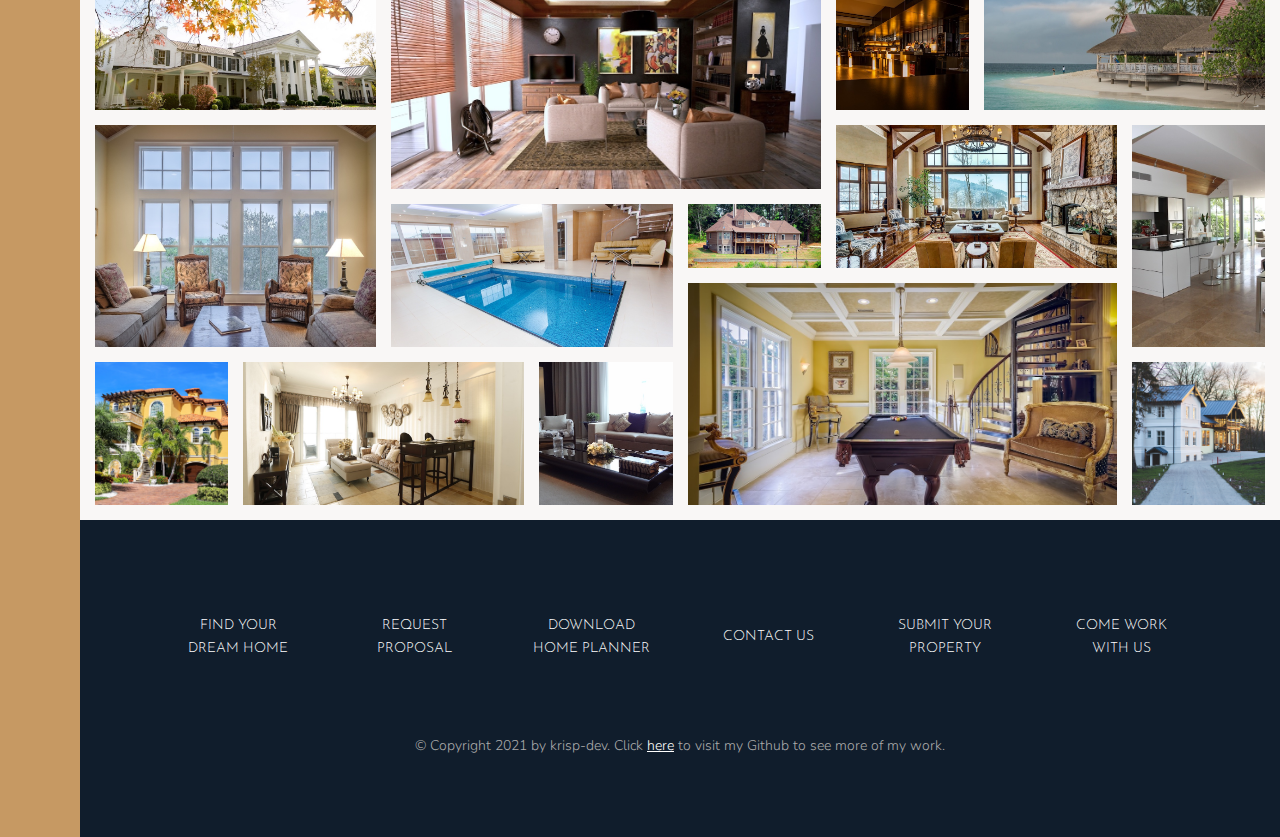
==== commit e4e92def: "added footer section" ====
--- a/Realty Agency - Grid UI/index.html
+++ b/Realty Agency - Grid UI/index.html
@@ -263,7 +263,17 @@
         </section>
 
         <footer class="footer">
-            Footer
+            <ul class="nav">
+                <li class="nav__item"><a href="#" class="nav__link">Find your dream home</a></li>
+                <li class="nav__item"><a href="#" class="nav__link">Request proposal</a></li>
+                <li class="nav__item"><a href="#" class="nav__link">Download home planner</a></li>
+                <li class="nav__item"><a href="#" class="nav__link">Contact us</a></li>
+                <li class="nav__item"><a href="#" class="nav__link">Submit your property</a></li>
+                <li class="nav__item"><a href="#" class="nav__link">Come work with us</a></li>
+            </ul>
+            <p class="copyright">
+                &copy; Copyright 2021 by krisp-dev. Click <a href="#">here</a> to visit my Github to see more of my work.
+            </p>
         </footer>
     </body>
 </html>--- a/Realty Agency - Grid UI/css/main.css
+++ b/Realty Agency - Grid UI/css/main.css
@@ -353,5 +353,43 @@
 .footer {
   background-color: #101d2c;
   grid-column: full-start / full-end;
+  padding: 8rem;
+}
+
+.nav {
+  list-style: none;
+  display: grid;
+  grid-template-columns: repeat(auto-fit, minmax(15rem, 1fr));
+  gap: 2rem;
+  align-items: center;
+}
+
+.nav__link:link, .nav__link:visited {
+  font-size: 1.4rem;
+  color: #fff;
+  text-decoration: none;
+  font-family: "Josefin Sans", sans-serif;
+  text-transform: uppercase;
+  text-align: center;
+  padding: 1.5rem;
+  display: block;
+  transition: all .25s;
+}
+
+.nav__link:link:hover, .nav__link:link:active, .nav__link:visited:hover, .nav__link:visited:active {
+  background-color: rgba(255, 255, 255, 0.05);
+  transform: translateY(-0.5rem);
+}
+
+.copyright {
+  font-size: 1.4rem;
+  color: #aaa;
+  margin: 6rem auto 0;
+  text-align: center;
+  width: 70%;
+}
+
+.copyright a {
+  color: #fff;
 }
 /*# sourceMappingURL=main.css.map */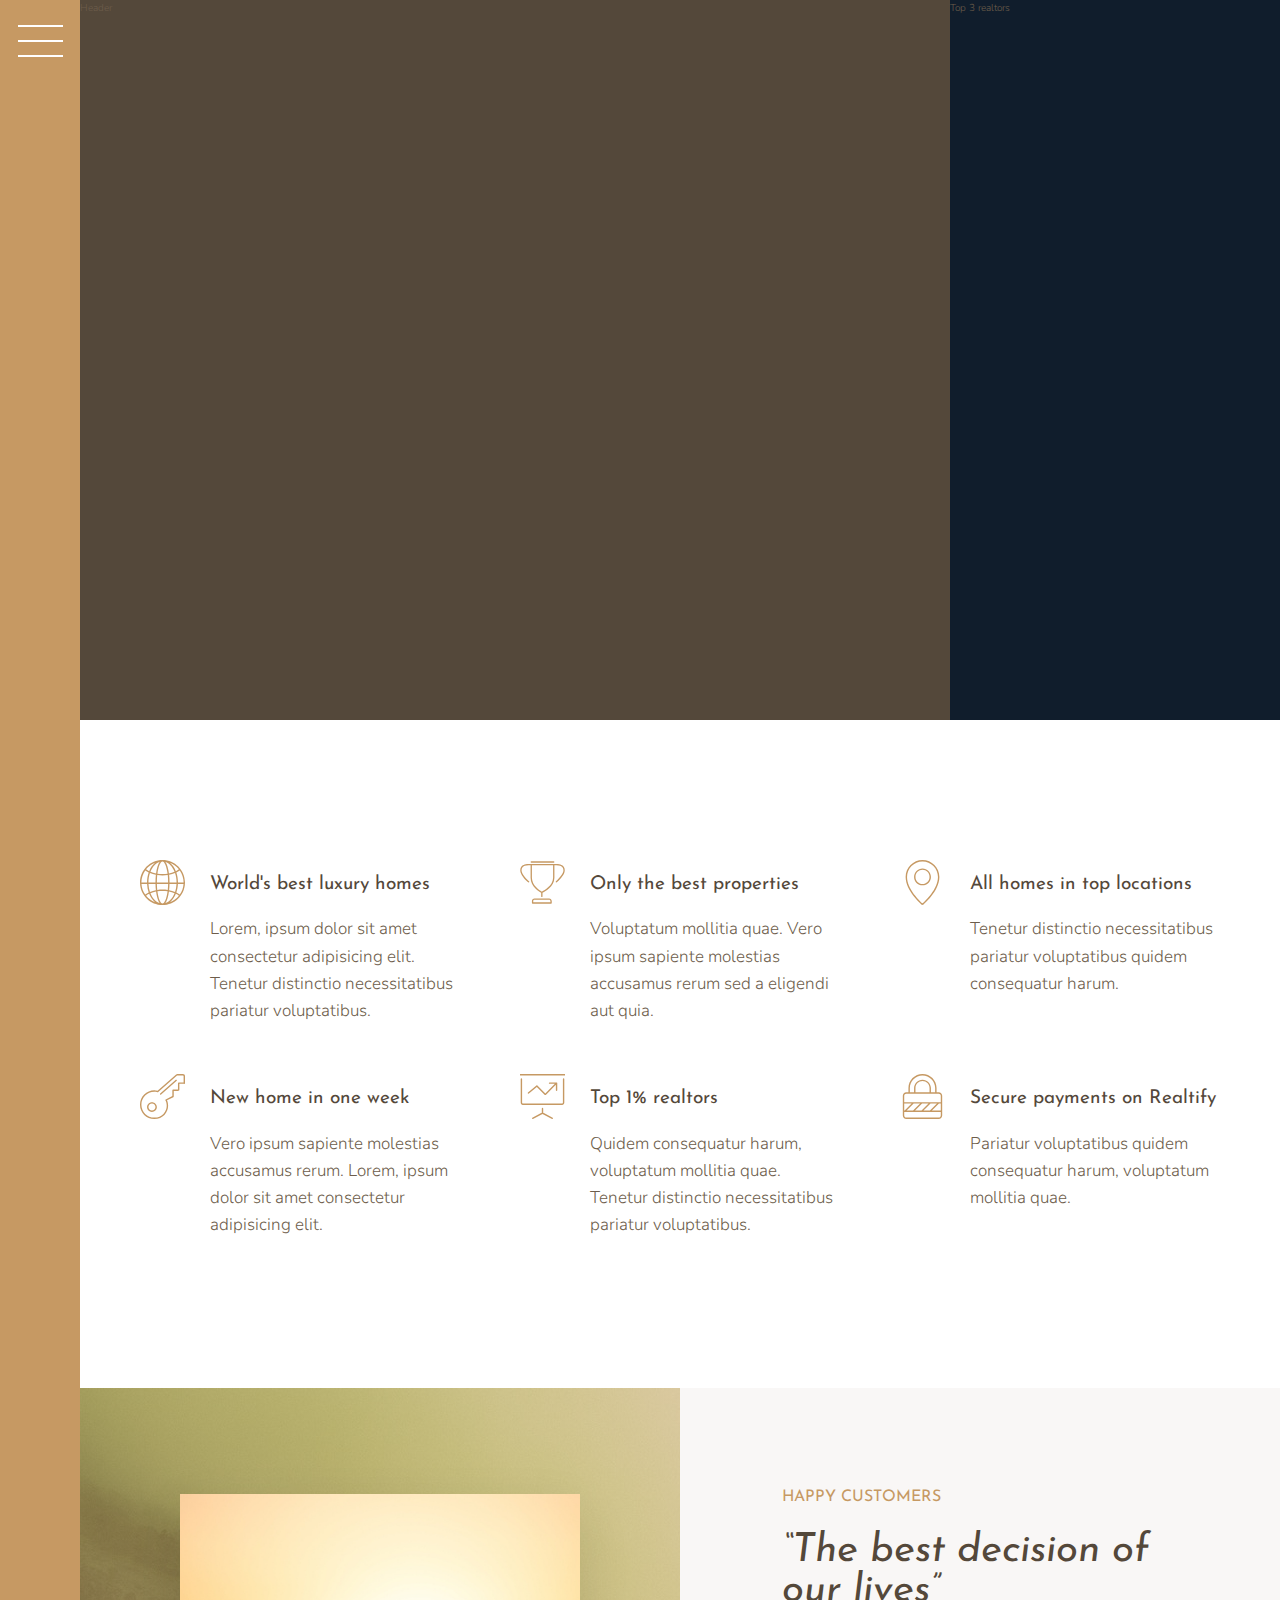
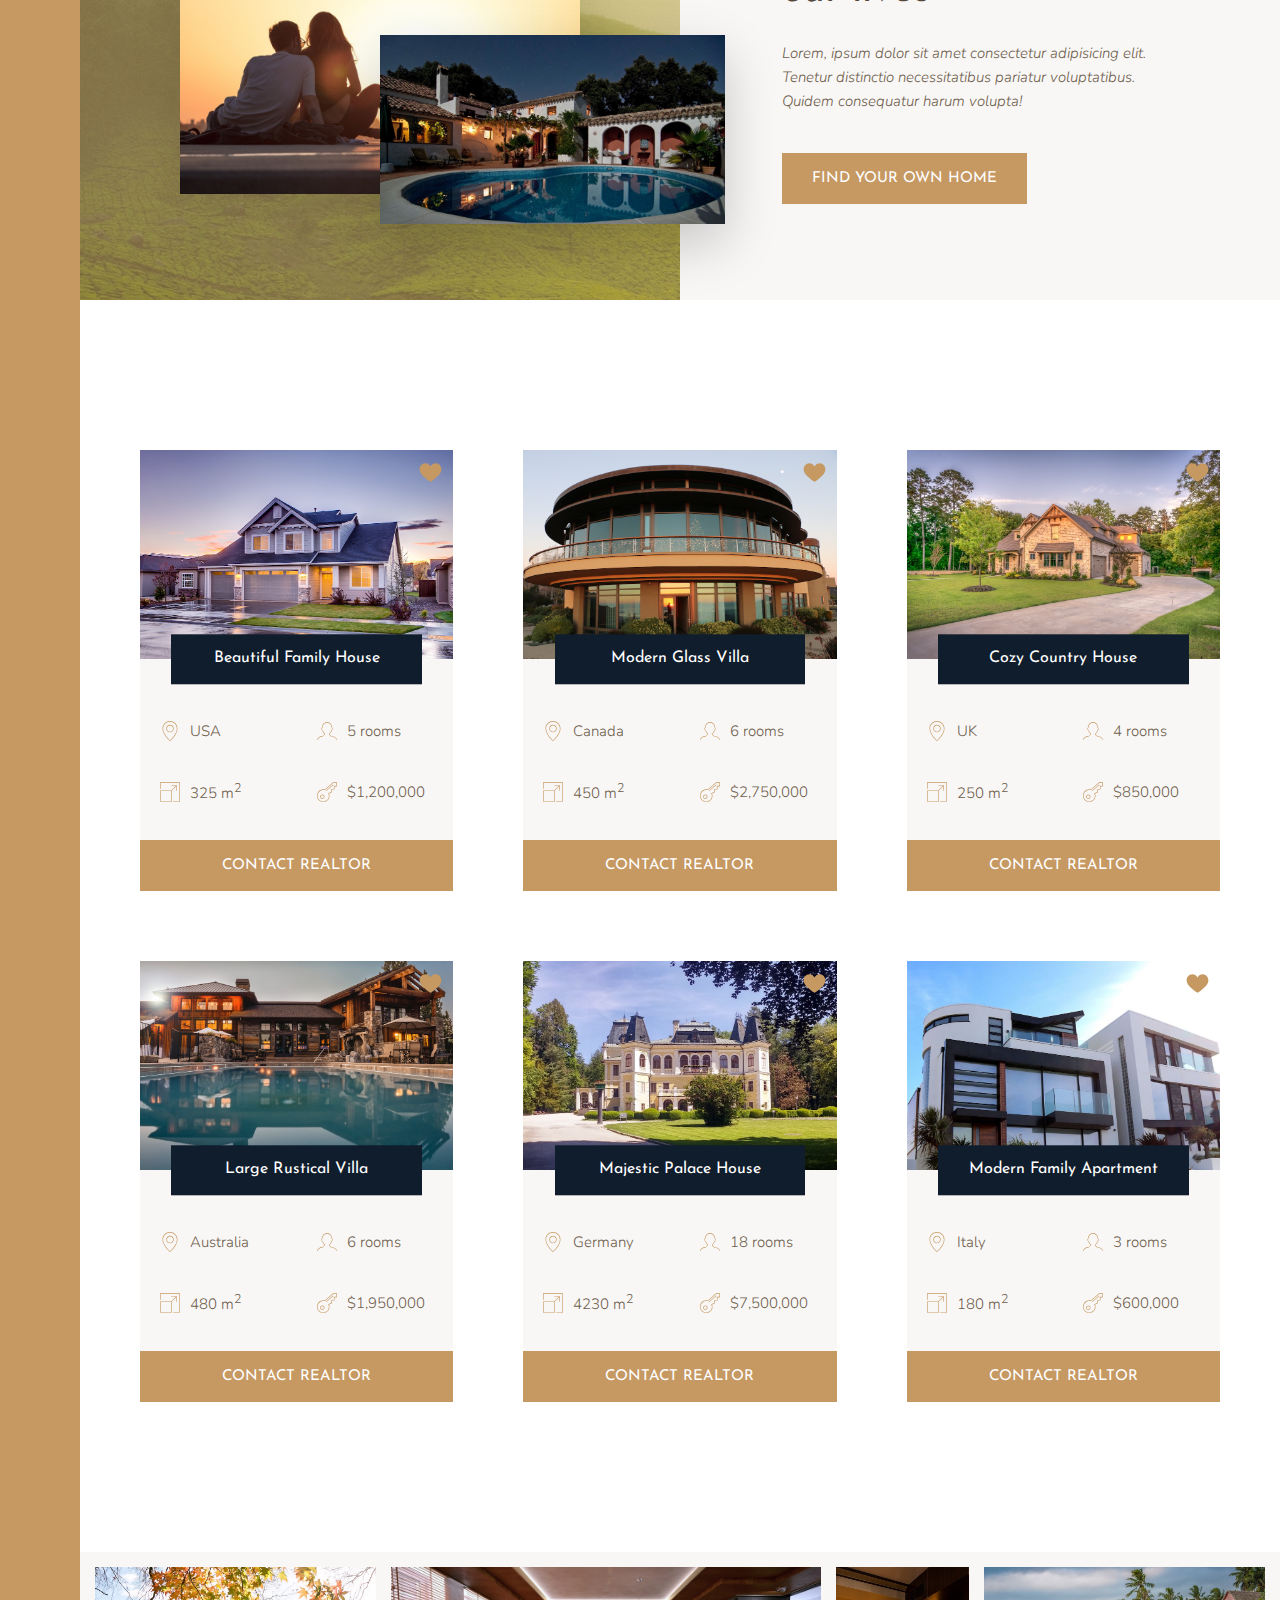
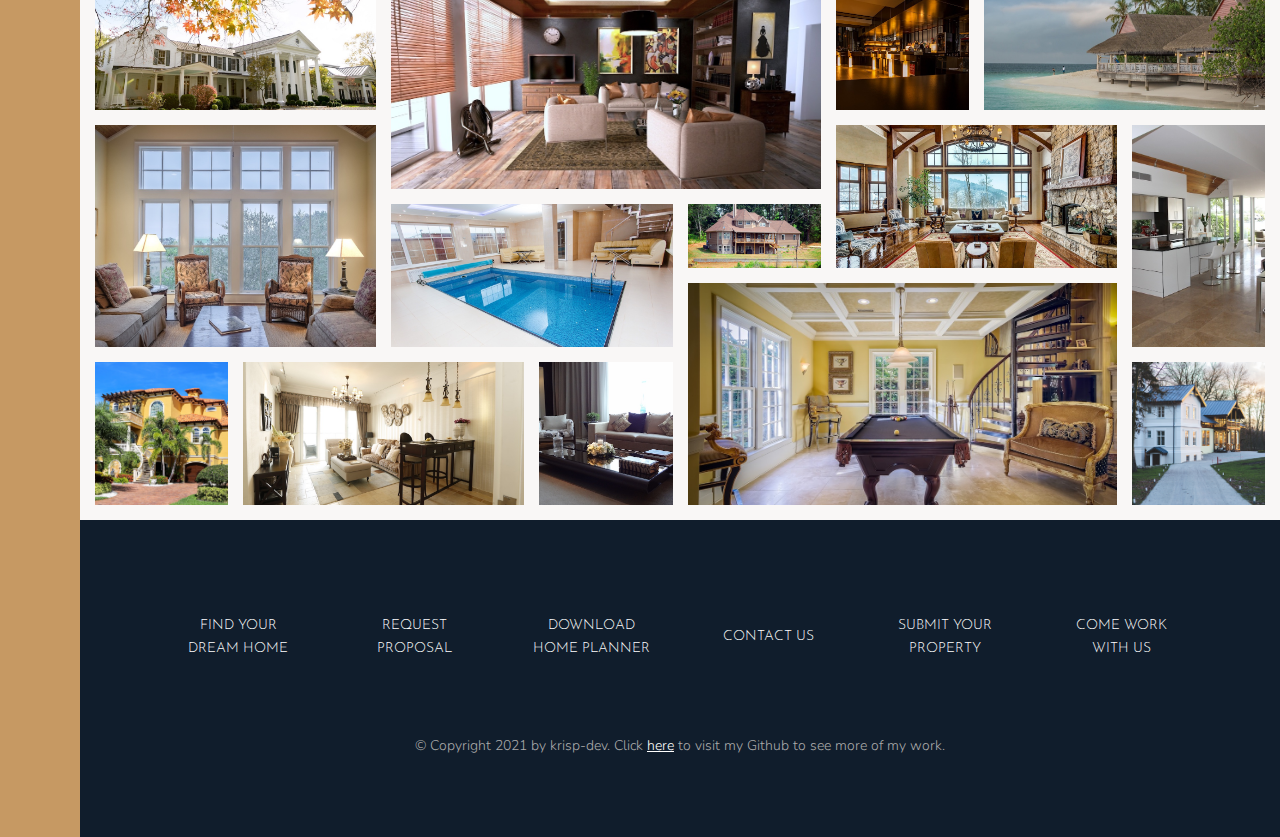
==== commit ab8a664e: "added sidebar nav" ====
--- a/Realty Agency - Grid UI/index.html
+++ b/Realty Agency - Grid UI/index.html
@@ -13,7 +13,7 @@
     </head>
     <body class="container">
         <div class="sidebar">
-            Sidebar
+            <button class="nav-btn"></button>
         </div>
 
         <header class="header">
--- a/Realty Agency - Grid UI/css/main.css
+++ b/Realty Agency - Grid UI/css/main.css
@@ -98,6 +98,33 @@
   background-color: #c69963;
   grid-column: sidebar-start / sidebar-end;
   grid-row: 1 / -1;
+  display: flex;
+  justify-content: center;
+}
+
+.nav-btn {
+  border: none;
+  border-radius: 0;
+  background-color: #fff;
+  height: .2rem;
+  width: 4.5rem;
+  margin-top: 4rem;
+}
+
+.nav-btn::before, .nav-btn::after {
+  background-color: #fff;
+  height: .2rem;
+  width: 4.5rem;
+  content: "";
+  display: block;
+}
+
+.nav-btn::before {
+  transform: translateY(-1.5rem);
+}
+
+.nav-btn::after {
+  transform: translateY(1.3rem);
 }
 
 .header {
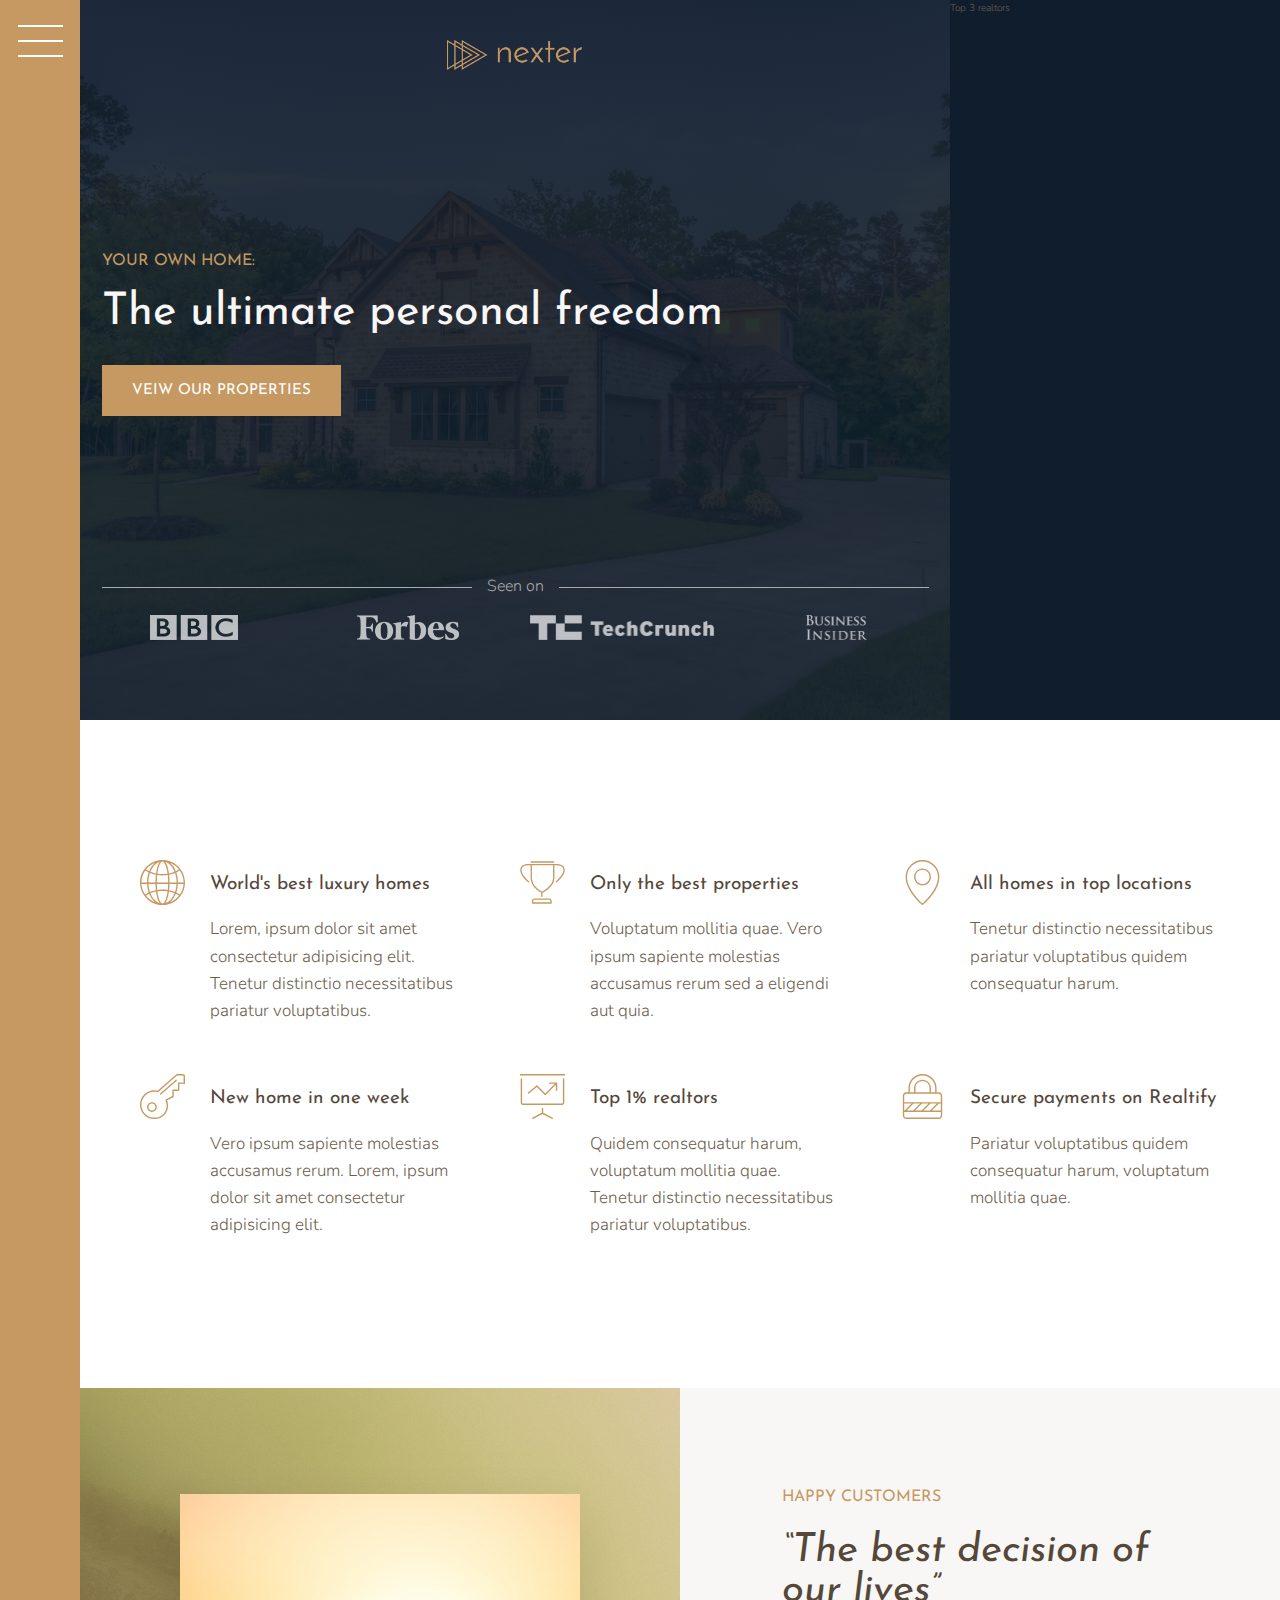
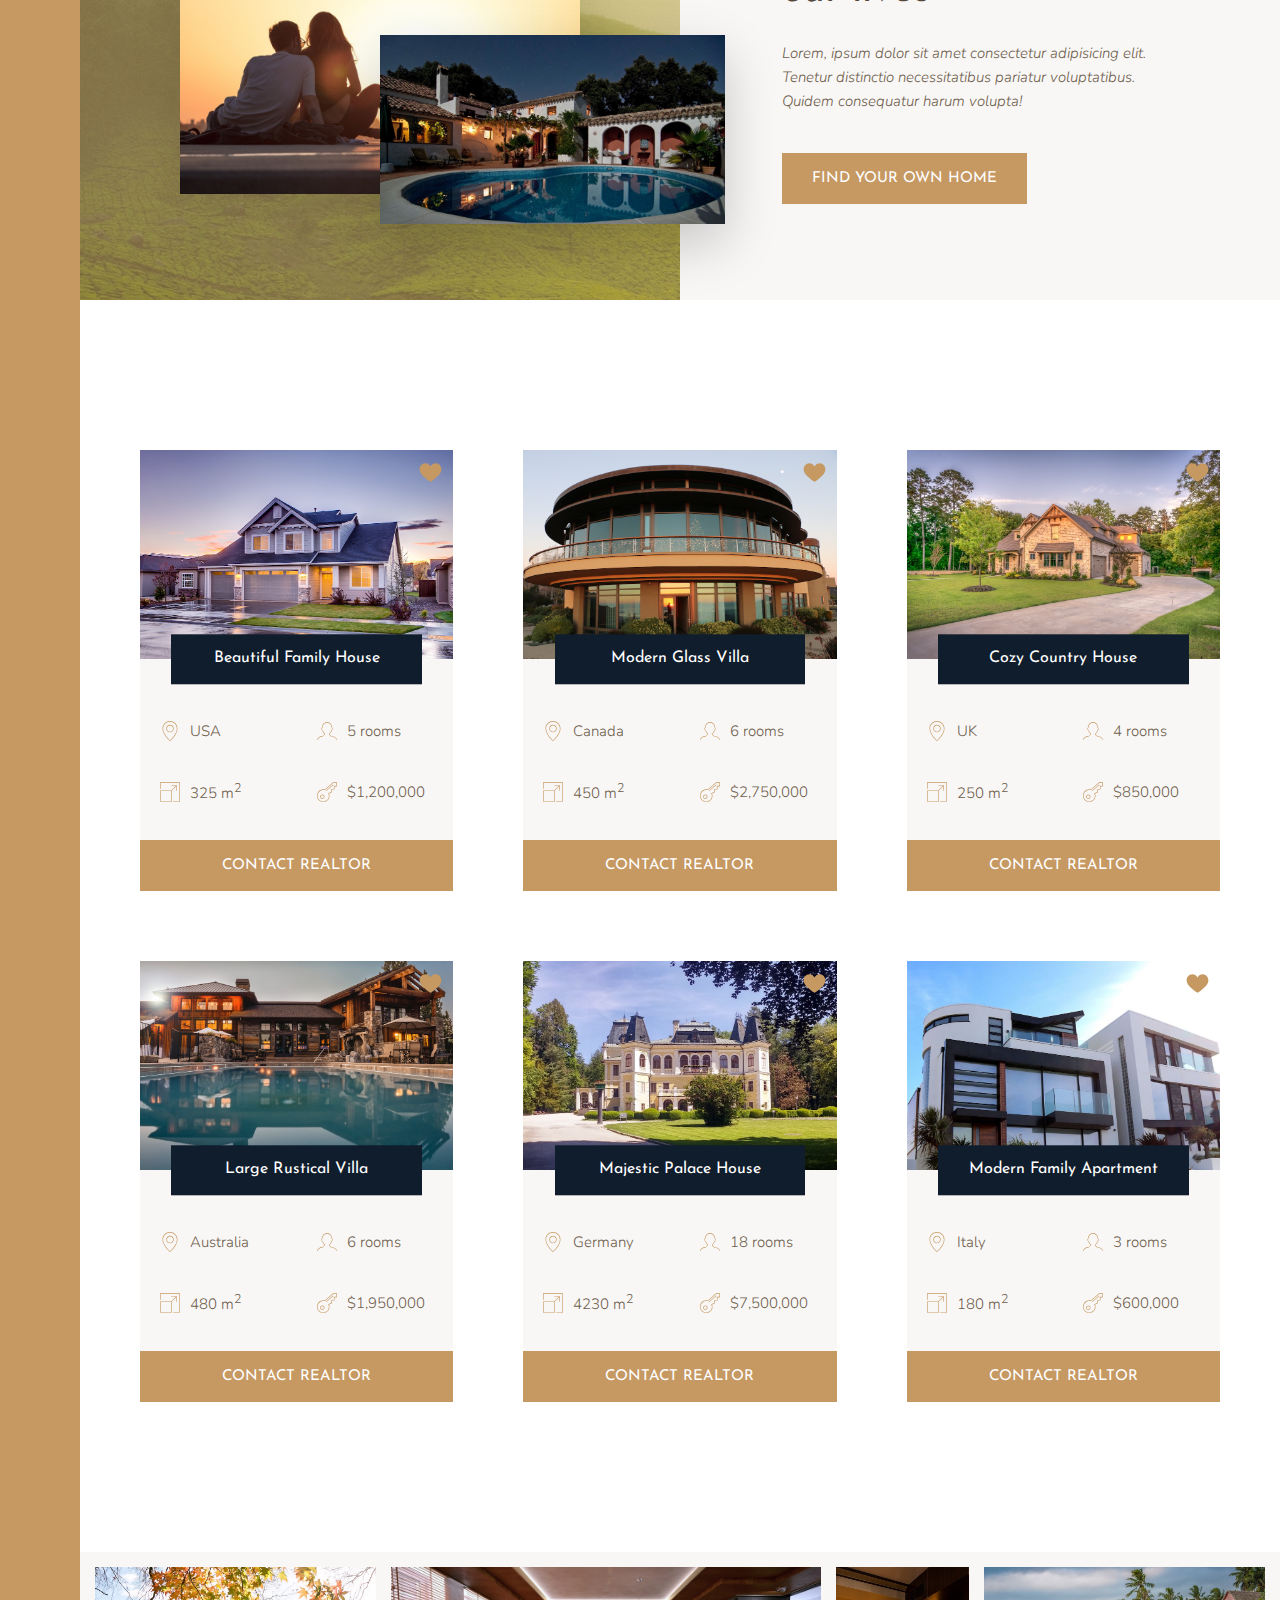
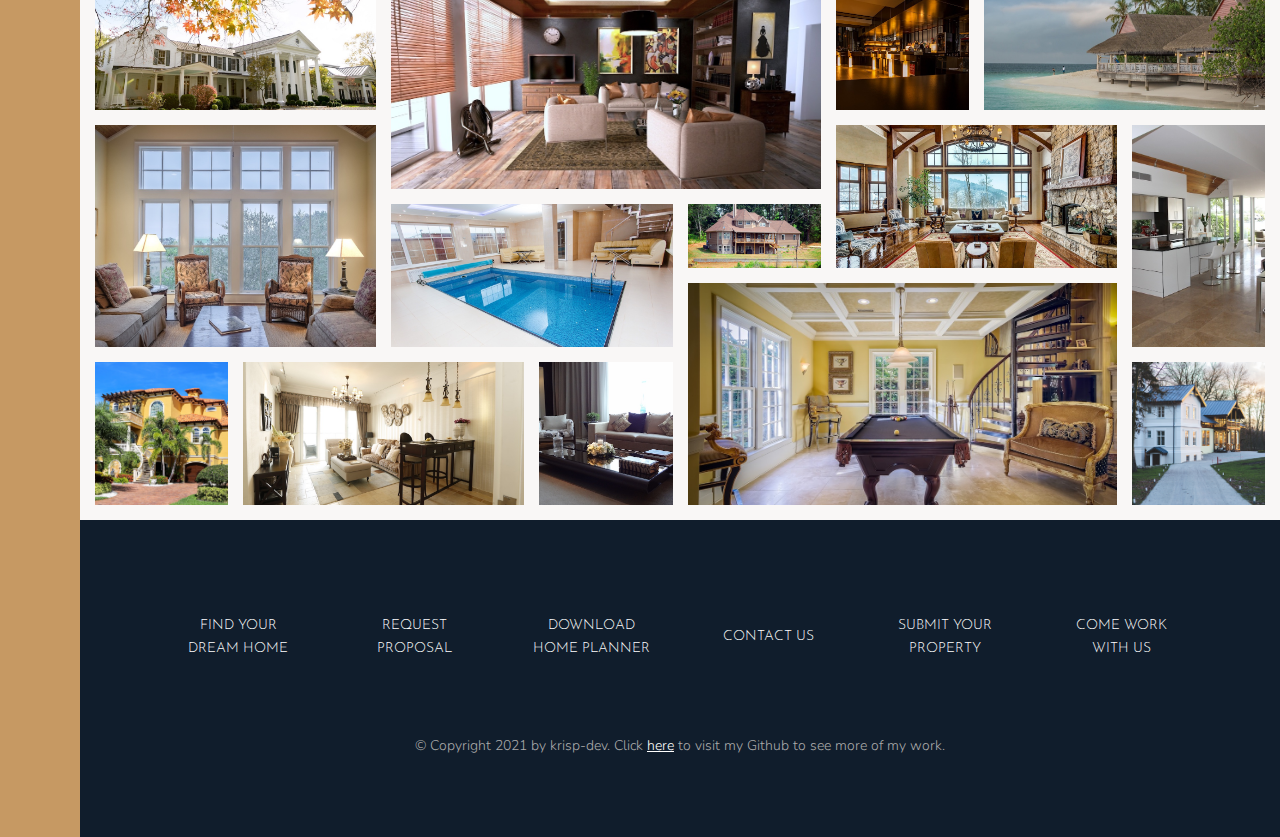
==== commit dbe22048: "added header section" ====
--- a/Realty Agency - Grid UI/index.html
+++ b/Realty Agency - Grid UI/index.html
@@ -17,7 +17,17 @@
         </div>
 
         <header class="header">
-            Header
+            <img src="img/logo.png" alt="Logo" class="header__logo">
+            <h3 class="heading-3">Your own home:</h3>
+            <h1 class="heading-1">The ultimate personal freedom</h1>
+            <button class="btn header__btn">Veiw our properties</button>
+            <div class="header__adspace--text">Seen on</div>
+            <div class="header__adspace--logos">
+                <img src="img/logo-bbc.png" alt="BBC Logo">
+                <img src="img/logo-forbes.png" alt="Forbes Logo">
+                <img src="img/logo-techcrunch.png" alt="Tech Crunch Logo">
+                <img src="img/logo-bi.png" alt="Business Insider Logo">
+            </div>
         </header>
 
         <div class="realtors">
--- a/Realty Agency - Grid UI/css/main.css
+++ b/Realty Agency - Grid UI/css/main.css
@@ -27,6 +27,12 @@
 .heading-1, .heading-2, .heading-3, .heading-4 {
   font-family: "Josefin Sans", sans-serif;
   font-weight: 400;
+}
+
+.heading-1 {
+  font-size: 4.5rem;
+  color: #f9f7f6;
+  line-height: 1;
 }
 
 .heading-2 {
@@ -128,8 +134,55 @@
 }
 
 .header {
-  background-color: #54483A;
   grid-column: full-start / col-end 6;
+  background-image: linear-gradient(rgba(16, 29, 44, 0.9), rgba(16, 29, 44, 0.9)), url(../img/hero.jpeg);
+  background-size: cover;
+  background-position: center;
+  padding: 8rem;
+  padding-top: 4rem;
+  display: grid;
+  grid-template-rows: 1fr min-content 6rem 1fr;
+  grid-template-columns: max-content;
+  row-gap: 1.5rem;
+  justify-content: center;
+}
+
+.header__logo {
+  height: 3rem;
+  justify-self: center;
+}
+
+.header__btn {
+  align-self: start;
+  justify-self: start;
+}
+
+.header__adspace--text {
+  display: grid;
+  grid-template-columns: 1fr max-content 1fr;
+  column-gap: 1.5rem;
+  align-items: center;
+  font-size: 1.6rem;
+  color: #aaa;
+}
+
+.header__adspace--text::before, .header__adspace--text::after {
+  content: "";
+  height: .1rem;
+  display: block;
+  background-color: currentColor;
+}
+
+.header__adspace--logos {
+  display: grid;
+  grid-template-columns: repeat(4, 1fr);
+  column-gap: 3rem;
+  justify-items: center;
+}
+
+.header__adspace--logos img {
+  height: 2.5rem;
+  opacity: .7;
 }
 
 .realtors {
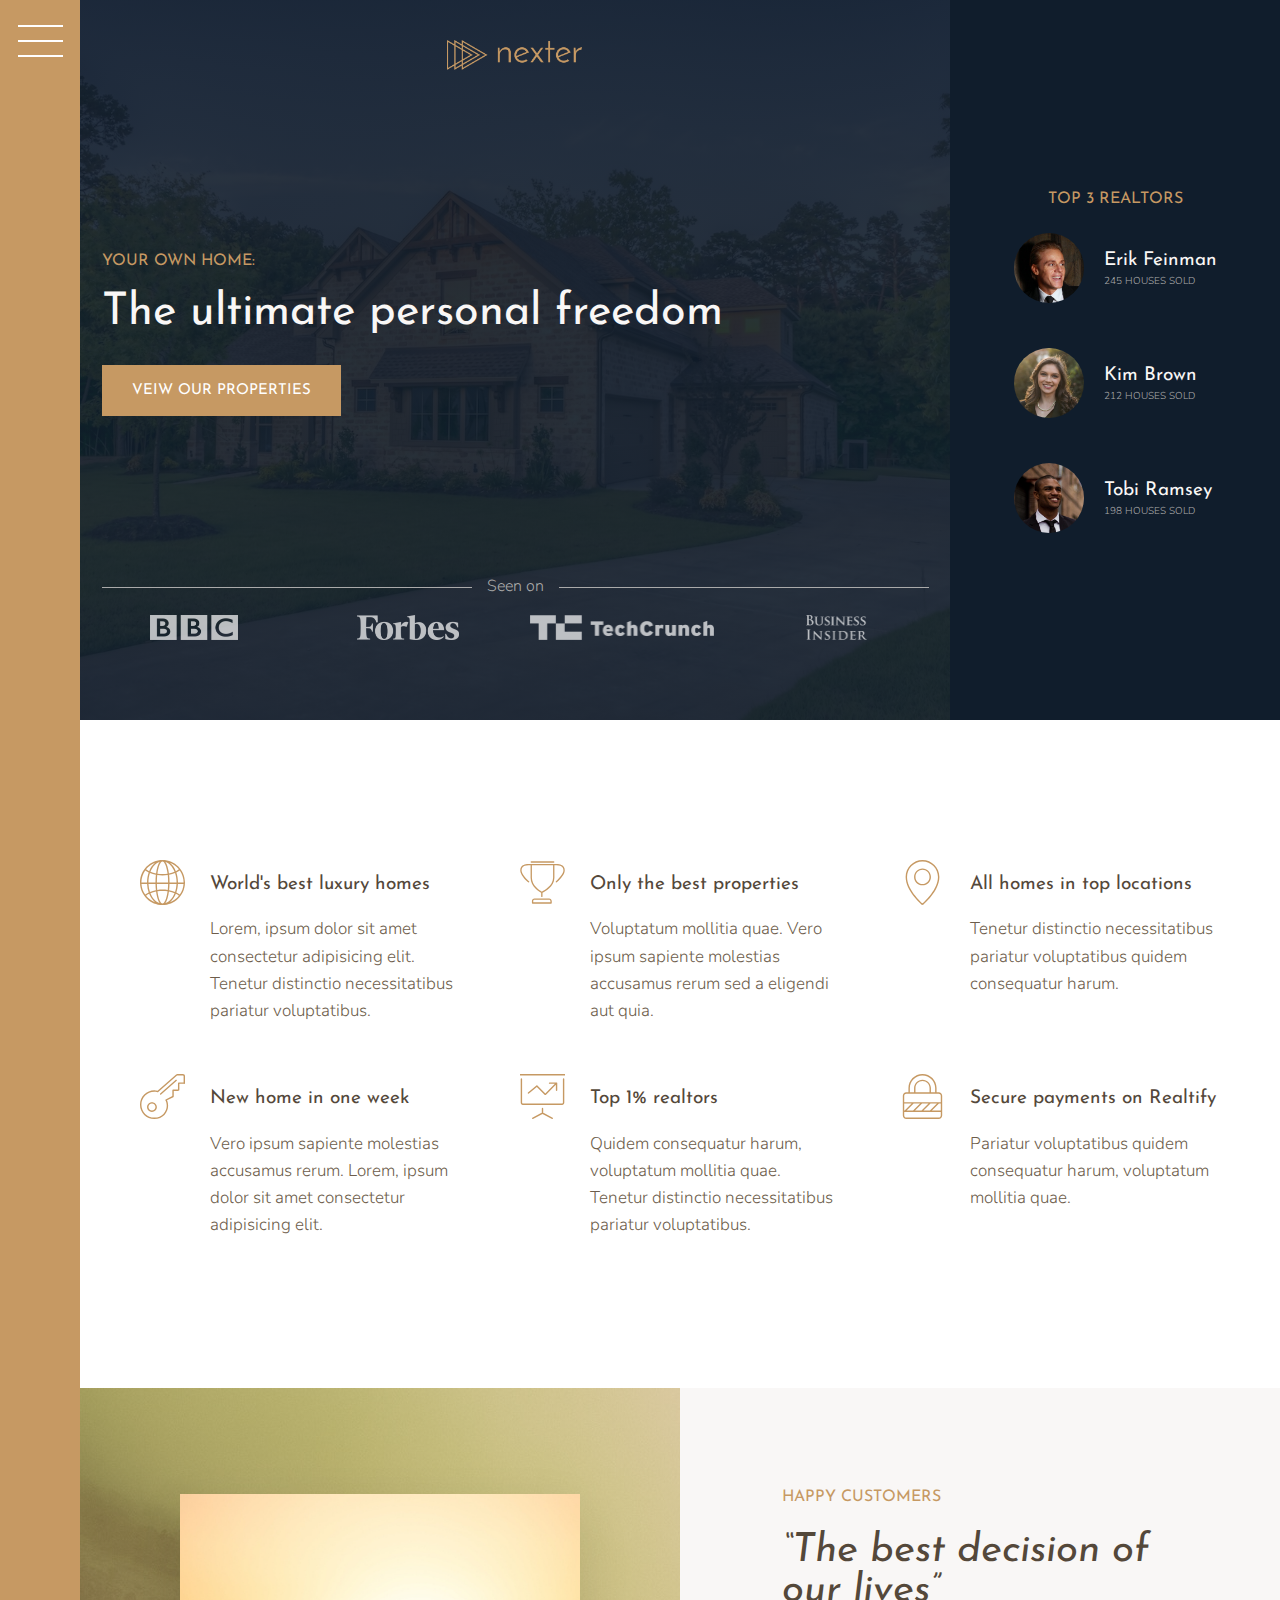
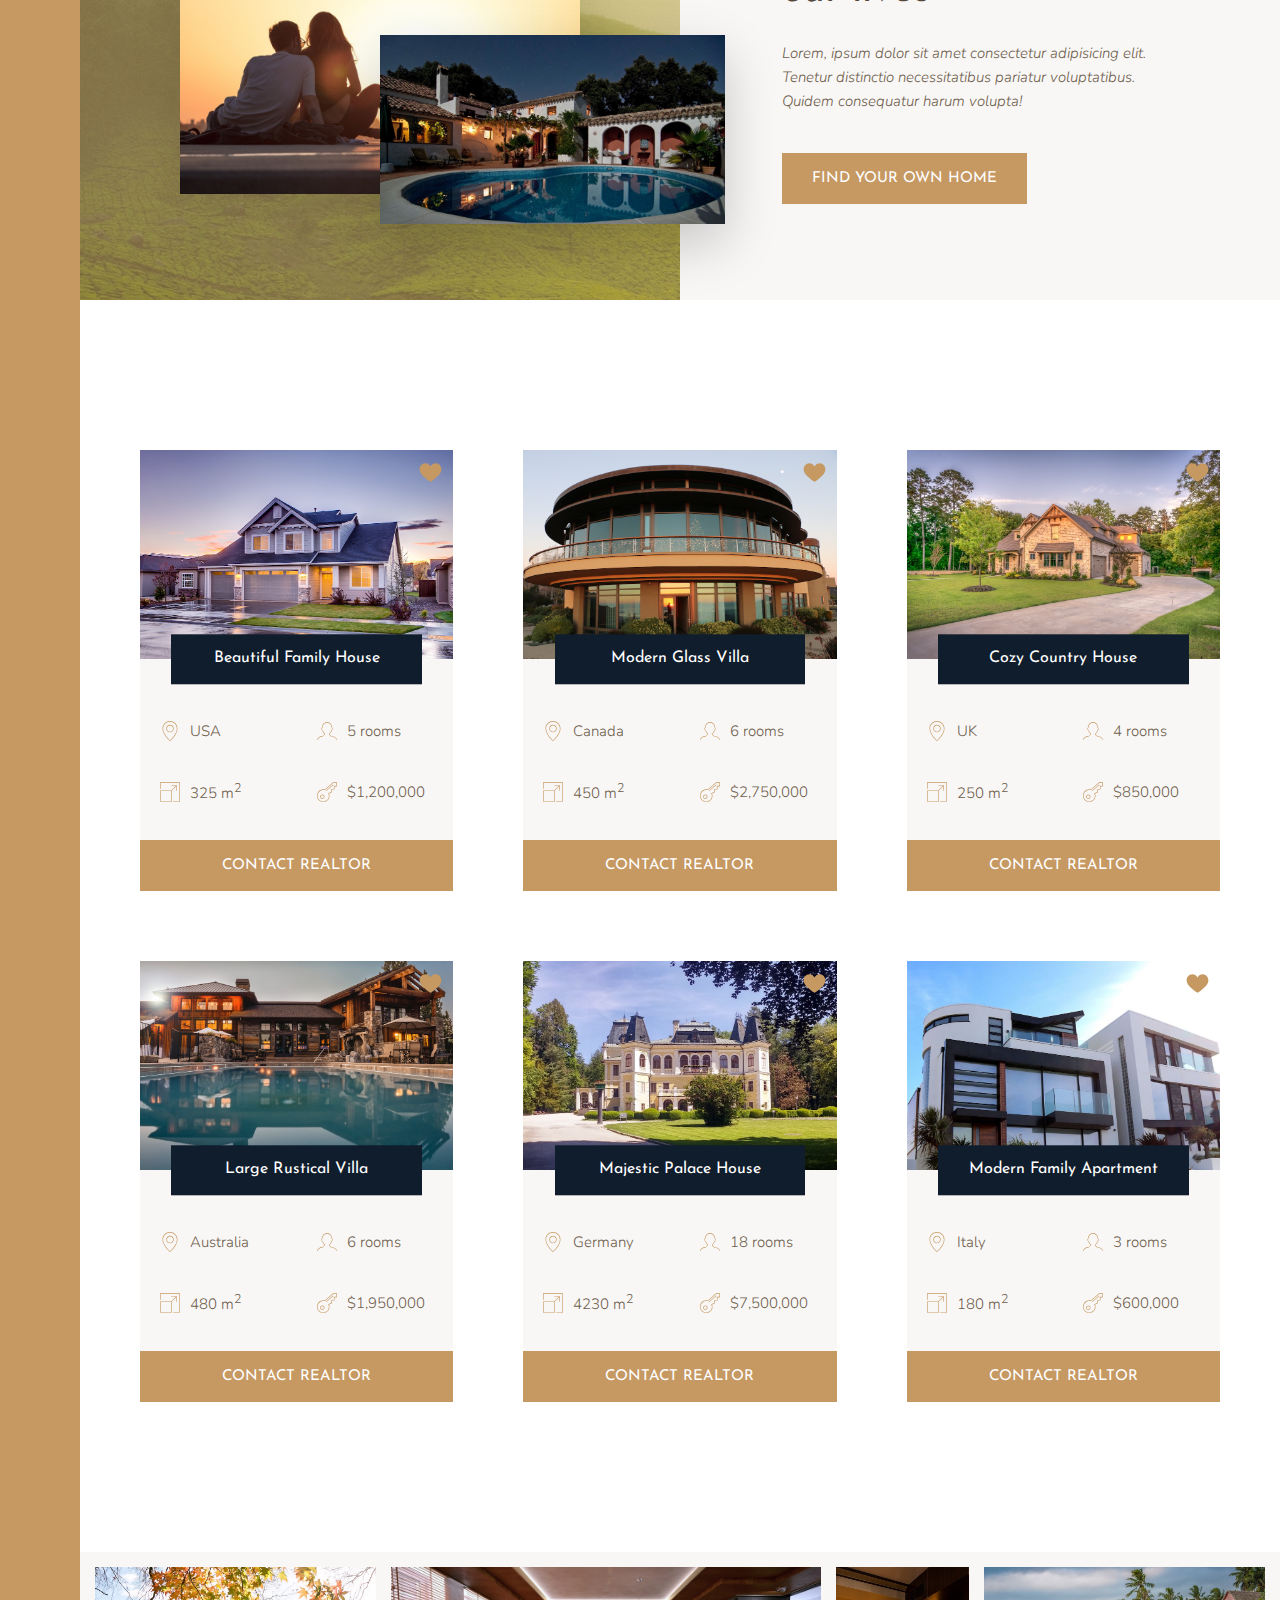
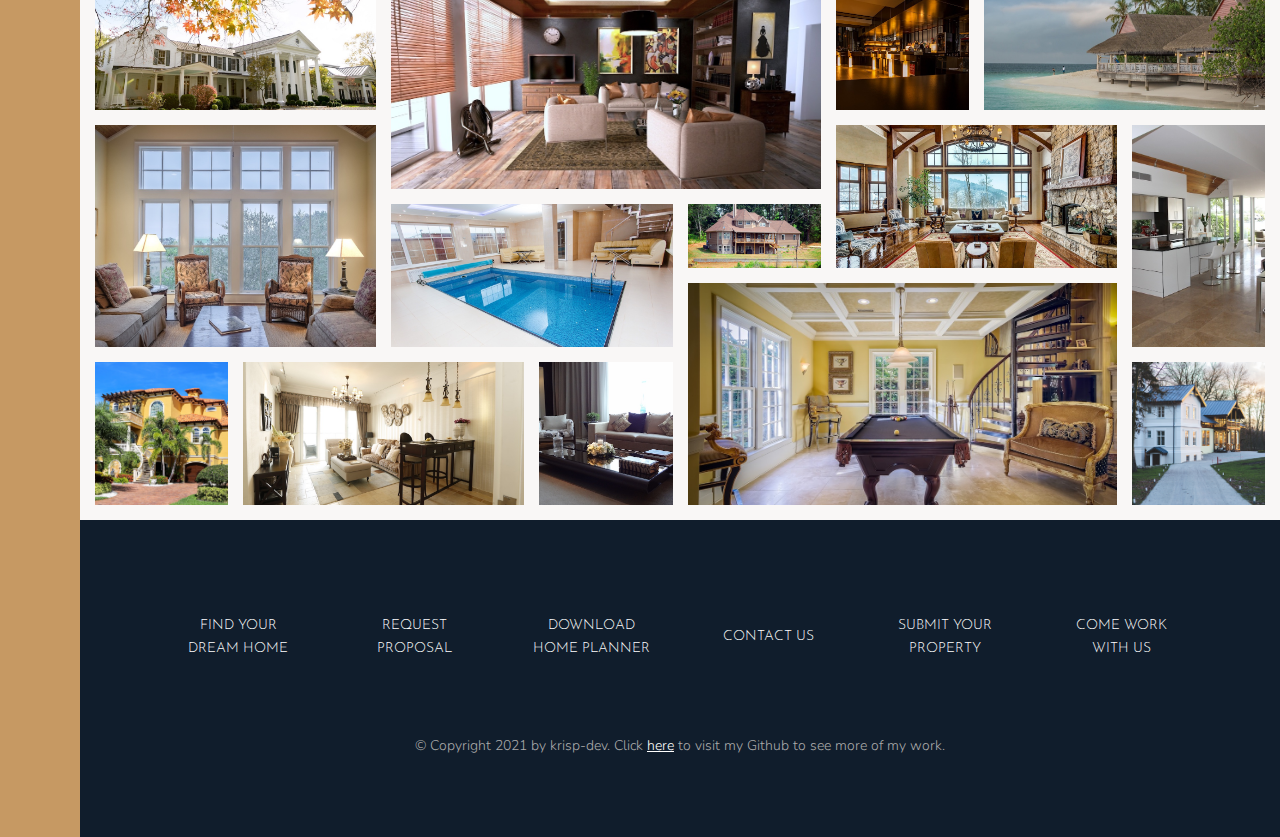
==== commit 76c6c58c: "added realtors section" ====
--- a/Realty Agency - Grid UI/index.html
+++ b/Realty Agency - Grid UI/index.html
@@ -31,7 +31,26 @@
         </header>
 
         <div class="realtors">
-            Top 3 realtors
+            <h3 class="heading-3">Top 3 realtors</h3>
+            <div class="realtors__list">
+                <img src="img/realtor-1.jpeg" alt="Realtor 1" class="realtors__img">
+                <div class="realtors__details">
+                    <h4 class="heading-4 heading-4--light">Erik Feinman</h4>
+                    <p class="realtors__sold">245 houses sold</p>
+                </div>
+
+                <img src="img/realtor-2.jpeg" alt="Realtor 2" class="realtors__img">
+                <div class="realtors__details">
+                    <h4 class="heading-4 heading-4--light">Kim Brown</h4>
+                    <p class="realtors__sold">212 houses sold</p>
+                </div>
+
+                <img src="img/realtor-3.jpeg" alt="Realtor 3" class="realtors__img">
+                <div class="realtors__details">
+                    <h4 class="heading-4 heading-4--light">Tobi Ramsey</h4>
+                    <p class="realtors__sold">198 houses sold</p>
+                </div>
+            </div>
         </div>
 
         <section class="features">
--- a/Realty Agency - Grid UI/css/main.css
+++ b/Realty Agency - Grid UI/css/main.css
@@ -188,6 +188,31 @@
 .realtors {
   background-color: #101d2c;
   grid-column: col-start 7 / full-end;
+  padding: 3rem;
+  display: grid;
+  align-content: center;
+  justify-content: center;
+  justify-items: center;
+  row-gap: 2rem;
+}
+
+.realtors__list {
+  display: grid;
+  grid-template-columns: min-content max-content;
+  gap: 5vh 2rem;
+  align-items: center;
+}
+
+.realtors__img {
+  width: 7rem;
+  border-radius: 50%;
+  display: block;
+}
+
+.realtors__sold {
+  text-transform: uppercase;
+  color: #aaa;
+  margin-top: -.3rem;
 }
 
 .features {
